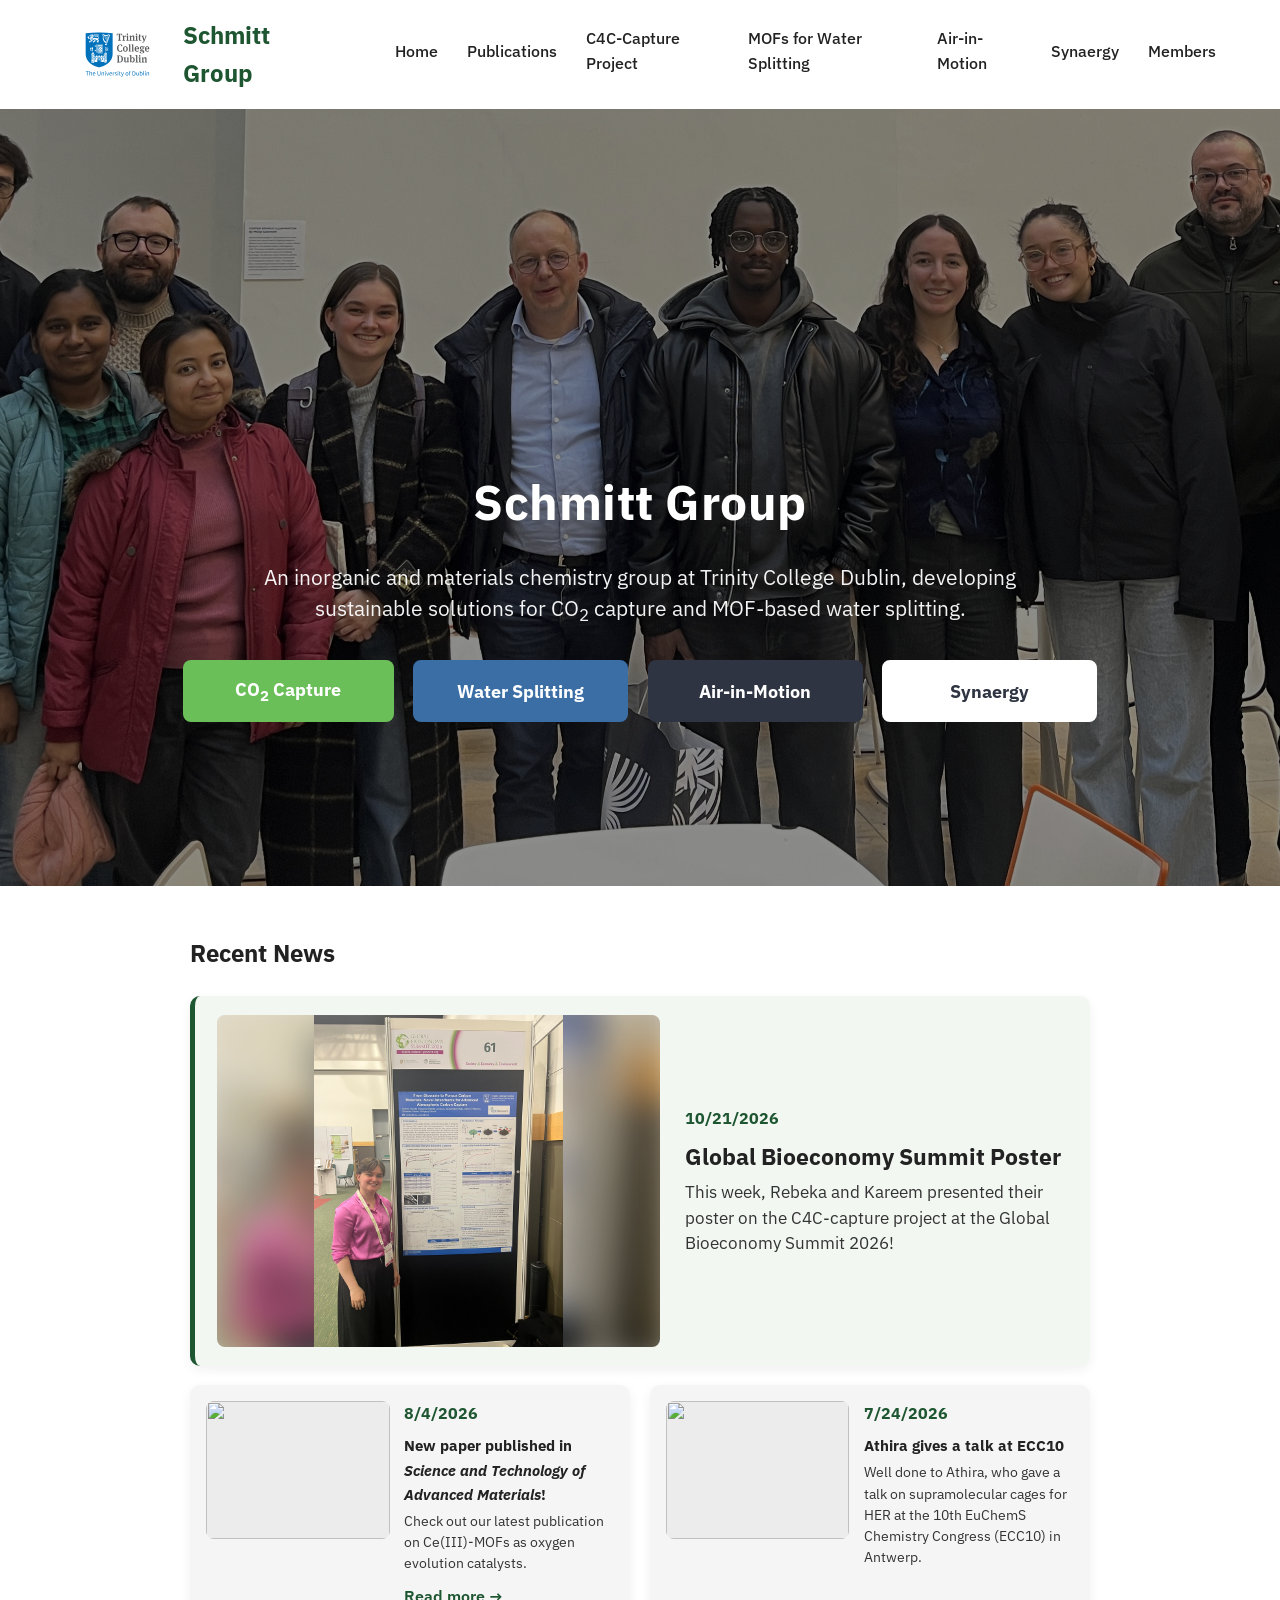
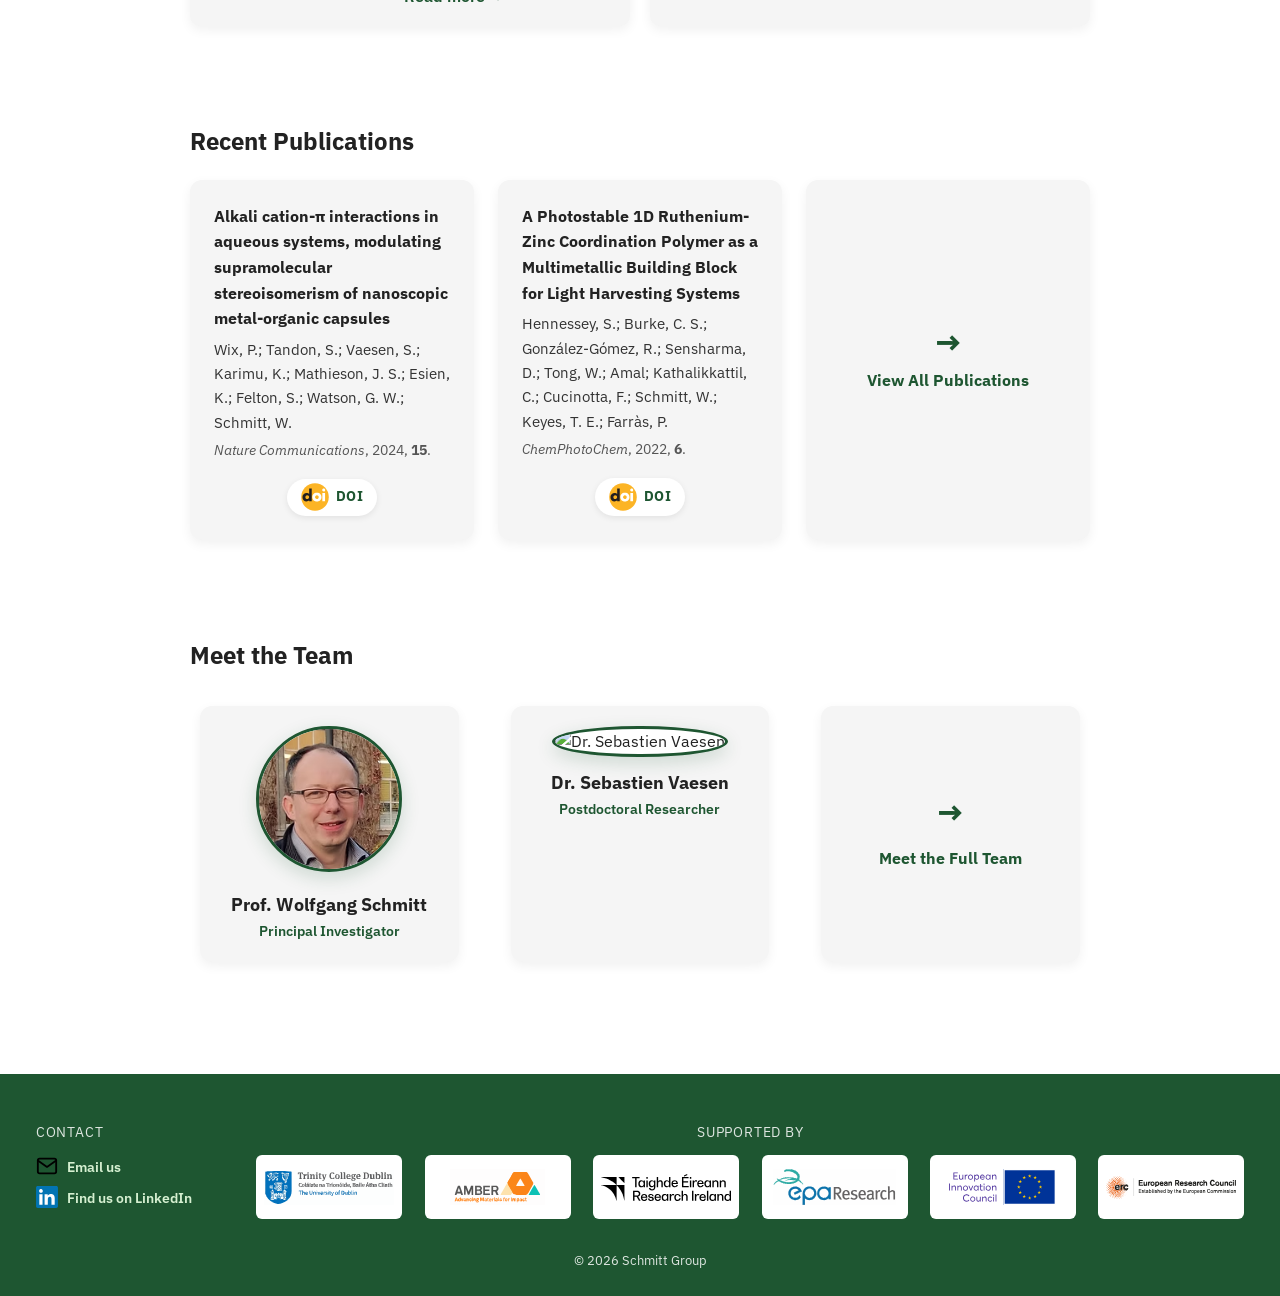
==== index.html @ b6b91223 "Switch site font from Atkinson Hyperlegible to IBM Plex Sans Atkinson's slashed zeros and exaggerate" ====
<!DOCTYPE html>
<html lang="en">

<head>

  <meta charset="UTF-8" />
  <meta name="viewport" content="width=device-width, initial-scale=1.0" />
  <meta name="author" content="Kareem Ouhalla Knipschild" />

  <title>Schmitt Group | Home</title>

  <meta name="description"
        content="The Schmitt Group at Trinity College Dublin is an inorganic and materials research group. They conduct research on catalytic water splitting and direct air capture, utilising supramolecular chemistry (MOFs, coordination cages), carbon nanomaterials, and many other materials." />
  <meta name="robots" content="index, follow" />

  <link rel="canonical" href="https://schmittlab.com/" />

  <meta property="og:type" content="website" />
  <meta property="og:title" content="Schmitt Group at Trinity College Dublin" />
  <meta property="og:url" content="https://schmittlab.com/" />
  <meta property="og:description"
        content="The Schmitt Group at Trinity College Dublin is an inorganic and materials chemistry research group working on catalytic water splitting and direct air capture using supramolecular chemistry, metal-organic frameworks, and carbon nanomaterials." />
  <meta property="og:image" content="https://schmittlab.com/assets/og-preview.png" />
  <meta property="og:image:alt"
        content="Schmitt Group research on catalytic water splitting and direct air capture at Trinity College Dublin" />

  <link rel="preconnect" href="https://fonts.googleapis.com">
  <link rel="preconnect" href="https://fonts.gstatic.com" crossorigin>
  <link href="https://fonts.googleapis.com/css2?family=IBM+Plex+Sans:ital,wght@0,400;0,500;0,600;0,700;1,400;1,700&display=swap"
        rel="stylesheet">
  <link href="styles.css" rel="stylesheet" />

</head>

<body>

  <header>
    <div class="header-top">
    <a href="/" class="logo-container">
    <img src="assets/tcd.svg" alt="Trinity College Dublin" class="logo-img">
      <span class="logo-text">Schmitt Group</span>
    </a>

      <button class="nav-toggle"
              aria-label="Toggle navigation"
              aria-controls="site-nav"
              aria-expanded="false">☰</button>
    </div>

    <nav class="main-nav" id="site-nav">
      <a href="/">Home</a>
      <a href="publications.html">Publications</a>
      <a href="c4c.html">C4C-Capture Project</a>
      <a href="water-splitting.html">MOFs for Water Splitting</a>
      <a href="air-in-motion.html">Air-in-Motion</a>
      <a href="synaergy.html">Synaergy</a>
      <a href="members.html">Members</a>
    </nav>
  </header>

<section class="hero">
  <div class="hero-content">
    <h1 class="hero-title">Schmitt Group</h1>

    <p class="hero-subtitle">
      An inorganic and materials chemistry group at Trinity College Dublin, developing sustainable solutions for CO<sub>2</sub> capture and MOF-based water splitting.
    </p>

    <div class="hero-buttons">
      <a href="c4c.html" class="hero-button">CO<sub>2</sub> Capture</a>
      <a href="water-splitting.html" class="hero-button hero-button-secondary hero-button-blue">
        Water Splitting
      </a>
      <a href="air-in-motion.html" class="hero-button hero-button-secondary hero-button-dark">
        Air-in-Motion
      </a>
      <a href="synaergy.html" class="hero-button hero-button-secondary hero-button-outline">
        Synaergy
      </a>
    </div>
  </div>
</section>

  <section class="section">
    <h2>Recent News</h2>
    <div id="news-list" class="news-list"></div>
  </section>

<section class="section">
  <h2>Recent Publications</h2>
  <div class="recent-pubs" id="recent-publications">
    <!-- JS will add 2 pub cards, then this CTA -->
  <div class="recent-pub-cta">
  <a href="publications.html" class="pub-cta-link">
    <span class="pub-cta-icon">➜</span>
    <span>View All Publications</span>
  </a>
  </div>
  </div>
</section>

  <section class="section">
    <h2>Meet the Team</h2>

    <div class="homepage-team">
      <div class="team-card">
        <img src="assets/Wolfgang.png" class="team-photo" alt="Prof. Wolfgang Schmitt">
        <div class="team-name">Prof. Wolfgang Schmitt</div>
        <div class="team-role">Principal Investigator</div>
      </div>

      <div class="team-card">
        <img src="assets/seb.png" class="team-photo" alt="Dr. Sebastien Vaesen">
        <div class="team-name">Dr. Sebastien Vaesen</div>
        <div class="team-role">Postdoctoral Researcher</div>
      </div>

     <div class="team-card team-card-cta">
       <a href="members.html" class="team-cta-link">
       <div class="team-cta-icon">➜</div>
       <div class="team-cta-text">Meet the Full Team</div>
    </a>
    </div>
    </div>
  </section>

<footer class="site-footer">
  <div class="footer-content">

    <div class="footer-contact">
      <div class="footer-contact-label">Contact</div>

      <a href="mailto:schmittw@tcd.ie" class="footer-contact-item">
        <span class="icon">
          <img src="assets/email.svg" alt="">
        </span>
        <span>Email us</span>
      </a>

      <a href="https://www.linkedin.com/" target="_blank" rel="noopener noreferrer" class="footer-contact-item">
        <span class="icon">
          <img src="assets/linkedin.svg" alt="">
        </span>
        <span>Find us on LinkedIn</span>
      </a>
    </div>

    <div class="footer-funding-block">
      <div class="footer-funding-label">Supported by</div>

      <div class="footer-funding">
        <a href="https://www.tcd.ie" target="_blank" rel="noopener noreferrer">
          <img src="assets/trinity-long.svg" class="priority" alt="Trinity College Dublin">
        </a>
        <a href="https://www.ambercentre.ie" target="_blank" rel="noopener noreferrer">
          <img src="assets/amber.svg" class="priority" alt="AMBER research centre">
        </a>
        <a href="https://www.researchireland.ie" target="_blank" rel="noopener noreferrer">
          <img src="assets/research_ireland.svg" alt="Research Ireland">
        </a>
        <a href="https://www.epa.ie" target="_blank" rel="noopener noreferrer">
          <img src="assets/epa.svg" alt="Environmental Protection Agency">
        </a>
        <a href="https://eic.ec.europa.eu" target="_blank" rel="noopener noreferrer">
          <img src="assets/eic.svg" alt="European Innovation Council">
        </a>
        <a href="https://erc.europa.eu/homepage" target="_blank" rel="noopener noreferrer">
          <img src="assets/erc.svg" alt="European Research Council">
        </a>
      </div>
    </div>
  </div>

  <div class="footer-bottom">
    © <span id="footer-year"></span> Schmitt Group
  </div>
</footer>

  <script>
    document.addEventListener("DOMContentLoaded", () => {
      const toggle = document.querySelector(".nav-toggle");
      const nav = document.querySelector(".main-nav");

      if (!toggle || !nav) return;

      toggle.addEventListener("click", () => {
        nav.classList.toggle("open");
        const isOpen = nav.classList.contains("open");
        toggle.setAttribute("aria-expanded", isOpen ? "true" : "false");
      });
    });
  </script>

  <script src="news.js"></script>
  <script src="recent-publications.js"></script>

<script>
  document.addEventListener("DOMContentLoaded", () => {
    let current = location.pathname.split("/").  pop();
    if (current === "") {
      current = "/";
    }
    document.querySelectorAll(".main-nav a").forEach(link => {
      const href = link.getAttribute("href");
      if (href === current) {
        link.classList.add("active");
      }
    });
  });
</script>

<script>
  document.getElementById("footer-year").textContent = new Date().getFullYear();
</script>

</body>
</html>
---- styles.css ----
body {
  margin: 0;
  font-family: "IBM Plex Sans", sans-serif;
  color: #222;
  background: #fff;
  line-height: 1.6;
}

h1,
h2 {
  font-family: "IBM Plex Sans", sans-serif;
  font-weight: 700;
  margin-top: 0;
}

header {
  display: flex;
  justify-content: space-between;
  align-items: center;
  padding: 1rem 2rem;
  position: sticky;
  top: 0;
  background: rgba(255, 255, 255, 0.9);
  backdrop-filter: blur(10px);
  z-index: 100;
}

.header-top {
  display: flex;
  align-items: center;
  justify-content: space-between;
}

@media (min-width: 1025px) {
  .header-top,
  .main-nav {
    max-width: 1100px;
    margin: 0 auto;
    padding: 0 2rem;
  }
}

.logo-container {
  text-decoration: none;
  cursor: pointer;
  display: flex;
  align-items: center;
  gap: 0.75rem;
}

.logo-img {
  height: 70px;
  width: auto;
}

@media (max-width: 768px) {
  .logo-img {
    height: 48px;
  }
}

.logo-text,
.logo {
  font-size: 1.5rem;
  font-weight: 700;
  color: #1E5631;
}

nav a {
  margin-left: 0;
  text-decoration: none;
  color: #222;
  font-weight: 500;
  padding-bottom: 4px;
  transition: 0.2s ease;
  border-bottom: 2px solid transparent;
}

nav a:hover {
  color: #1E5631;
  border-bottom: 2px solid #6BBF59;
}

nav a.active {
  color: #1E5631;
  border-bottom: 2px solid #1E5631;
  font-weight: 700;
}

.nav-toggle {
  display: none;
  font-size: 1.8rem;
  background: none;
  border: 0;
  cursor: pointer;
  color: #1E5631;
}

.main-nav {
  display: flex;
  align-items: center;
  gap: 1.8rem;
}

.hero {
  height: 65vh;
  display: flex;
  flex-direction: column;
  justify-content: center;
  align-items: center;
  text-align: center;
  padding: 8rem 2rem 4rem;
  color: white;
  background:
    linear-gradient(rgba(0, 0, 0, 0.45), rgba(0, 0, 0, 0.45)),
    url("assets/group3.JPG") center / cover no-repeat;
}

.hero-content {
  margin-top: 8rem;
}

.hero-title {
  font-size: 3rem;
  font-weight: 700;
  margin-bottom: 1rem;
  letter-spacing: 0.5px;
}

.hero-subtitle {
  font-size: 1.3rem;
  max-width: 800px;
  line-height: 1.5;
  margin-bottom: 2rem;
  opacity: 0.95;
  margin-left: auto;
  margin-right: auto;
}

.hero-buttons {
  display: flex;
  gap: 1.2rem;
  flex-wrap: wrap;
  justify-content: center;
}

.hero-button {
  background: #6BBF59;
  color: white;
  padding: 0.9rem 1.6rem;
  border-radius: 8px;
  text-decoration: none;
  font-weight: 700;
  font-size: 1.15rem;
  min-width: 160px;
  text-align: center;
  transition: background 0.2s ease, transform 0.2s ease;
}

.hero-button:hover {
  background: #5aa34f;
  transform: translateY(-2px);
}

.hero-button-secondary {
  background: transparent;
  color: white;
  border: 2px solid white;
}

.hero-button-secondary:hover {
  background: rgba(255, 255, 255, 0.15);
}

.hero-button-secondary.hero-button-blue {
  background: #3a6ea5;
  border-color: #3a6ea5;
  color: white;
}

.hero-button-secondary.hero-button-blue:hover {
  background: #2f5d8a;
  border-color: #2f5d8a;
}

.hero-button-secondary.hero-button-dark {
  background: #2f3442;
  border-color: #2f3442;
  color: white;
}

.hero-button-secondary.hero-button-dark:hover {
  background: #1f2230;
  border-color: #1f2230;
}

.hero-button-secondary.hero-button-outline {
  background: #ffffff;
  border-color: #ffffff;
  color: #2f3442;
}

.hero-button-secondary.hero-button-outline:hover {
  background: rgba(255, 255, 255, 0.85);
  border-color: rgba(255, 255, 255, 0.85);
}

.button {
  display: inline-block;
  padding: 0.8rem 1.5rem;
  background: #6BBF59;
  color: white;
  margin-top: 1.5rem;
  border-radius: 6px;
  text-decoration: none;
  font-weight: 700;
  transition: background 0.2s ease, transform 0.2s ease;
}

.button:hover {
  background: #5aa34f;
  transform: translateY(-2px);
}

.section {
  padding: 3rem 2rem;
  max-width: 900px;
  margin: 0 auto;
}

.news-list {
  margin-top: 1.5rem;
  display: grid;
  grid-template-columns: 1fr;
  gap: 1.2rem;
}

.news-item {
  background: #f5f5f5;
  padding: 1.2rem 1.4rem;
  border-radius: 10px;
  transition: transform 0.2s ease, box-shadow 0.2s ease;
  box-shadow: 0 4px 12px rgba(0, 0, 0, 0.06);
  display: flex;
  flex-direction: column;
}

.news-item:hover {
  transform: translateY(-3px);
  box-shadow: 0 8px 20px rgba(0, 0, 0, 0.1);
}

.news-date {
  font-weight: 700;
  color: #1E5631;
  margin-bottom: 0.4rem;
}

.news-text {
  font-size: 0.95rem;
  color: #333;
  line-height: 1.5;
}

/* Image box: every news image box is 4:3, so a 4:3 upload (e.g. 1200x900)
   fits exactly. Other shapes are shown whole, with a blurred copy of the
   image filling any leftover space */
.news-image-wrap {
  position: relative;
  overflow: hidden;
  aspect-ratio: 4 / 3;
  flex-shrink: 0;
  background: #ececec;
  border-radius: 8px;
  margin-bottom: 0.8rem;
}

.news-image-wrap::before {
  content: "";
  position: absolute;
  inset: -20px;              /* hide the blur's soft edges */
  background: var(--news-image) center / cover no-repeat;
  filter: blur(18px) brightness(0.9);
}

.news-item img.news-image {
  position: relative;
  display: block;
  width: 100%;
  height: 100%;
  object-fit: contain;
}

/* "fit": "cover" in news.json crops the image to fill the box instead;
   "focus" picks which part stays visible */
.news-image-cover img.news-image {
  object-fit: cover;
}

.news-title {
  font-weight: 700;
  margin-bottom: 0.3rem;
}

.news-link {
  display: inline-block;
  margin-top: 0.6rem;
  font-weight: 600;
  color: #1E5631;
  text-decoration: none;
}

.news-link:hover {
  text-decoration: underline;
}

.news-item-featured {
  background: #f2f7f2;
  border-left: 5px solid #1E5631;
  border-radius: 10px;
}

.news-item-featured .news-title {
  font-size: 1.3rem;
}

.news-item-featured .news-text {
  font-size: 1.05rem;
}

/* Featured across the top, older items two per row beneath;
   every card has its 4:3 picture to the left of the text */
@media (min-width: 760px) {
  .news-list {
    grid-template-columns: 1fr 1fr;
  }

  .news-item-featured,
  .news-item-stacked {
    flex-direction: row;
  }

  .news-item-featured {
    grid-column: 1 / -1;    /* full width */
    align-items: center;
    gap: 1.6rem;
  }

  .news-item-featured .news-title {
    font-size: 1.45rem;
  }

  .news-item-stacked {
    gap: 0.9rem;
    padding: 1rem;
  }

  .news-item-featured .news-image-wrap,
  .news-item-stacked .news-image-wrap {
    align-self: flex-start;  /* keep 4:3 rather than stretching to the card height */
    margin-bottom: 0;
  }

  .news-item-featured .news-image-wrap {
    width: 52%;
  }

  .news-item-stacked .news-image-wrap {
    width: 45%;
  }

  .news-item-featured .news-body {
    flex: 1;
    min-width: 0;
  }

  .news-item-stacked .news-body {
    flex: 1;
    min-width: 0;
  }

  .news-item-stacked .news-title {
    font-size: 0.95rem;
  }

  .news-item-stacked .news-text {
    font-size: 0.88rem;
  }
}

#recent-publications {
  display: grid;
  grid-template-columns: repeat(3, 1fr);
  gap: 1.5rem;
  max-width: 1100px;
  margin: 0 auto;
  align-items: stretch;
}

.recent-pub-item,
.recent-pub-cta {
  background: #f5f5f5;
  border-radius: 12px;
  padding: 1.5rem;
  box-shadow: 0 4px 12px rgba(0, 0, 0, 0.06);
  display: flex;
  flex-direction: column;
  justify-content: space-between;
}

.recent-pub-item:hover,
.recent-pub-cta:hover {
  transform: translateY(-4px);
  box-shadow: 0 6px 16px rgba(0, 0, 0, 0.1);
}

.recent-pub-item .pub-title {
  font-weight: 700;
  margin-bottom: 0.3rem;
}

.recent-pub-item .pub-authors {
  font-size: 0.95rem;
  color: #333;
  margin-bottom: 0.25rem;
}

.recent-pub-item .pub-info {
  font-size: 0.9rem;
  color: #555;
}

.recent-pub-item,
.recent-pub-item .pub-title,
.recent-pub-item .pub-authors,
.recent-pub-item .pub-info,
.pub-title,
.pub-authors,
.pub-info {
  hyphens: auto;
  -webkit-hyphens: auto;
  -ms-hyphens: auto;
  word-wrap: break-word;
}

.recent-pub-cta,
.team-card-cta {
  display: flex;
  align-items: center;
  justify-content: center;
  text-align: center;
}

.pub-cta-link,
.team-cta-link {
  text-decoration: none;
  color: #1E5631;
  font-weight: 700;
  display: flex;
  flex-direction: column;
  align-items: center;
  gap: 0.6rem;
}

.team-cta-icon,
.pub-cta-icon {
  font-size: 0;
  line-height: 0;
}

.team-cta-icon::before,
.pub-cta-icon::before {
  content: "→";
  font-size: 2rem;
  font-weight: 700;
  line-height: 1;
}

.team-cta-icon::before {
  display: block;
  margin-bottom: 0.5rem;
}

.pub-cta-link:hover .pub-cta-icon::before,
.team-cta-link:hover .team-cta-icon::before {
  transform: translateX(3px);
  transition: transform 0.2s ease;
}

.pub-doi-wrap {
  margin-top: 1.1rem;
  display: flex;
  justify-content: center;
}

.pub-doi-button {
  display: inline-flex;
  align-items: center;
  gap: 0.45rem;
  padding: 0.3rem 0.85rem;
  border-radius: 999px;
  background: #ffffff;
  text-decoration: none;
  box-shadow: 0 2px 6px rgba(0, 0, 0, 0.08);
}

.pub-doi-button img {
  width: 28px;
  height: 28px;
  object-fit: contain;
  flex-shrink: 0;
}

.pub-doi-text {
  font-size: 0.85rem;
  font-weight: 700;
  text-transform: uppercase;
  letter-spacing: 0.03em;
  color: #1E5631;
}

.pub-doi-button:hover {
  background: #e6f3e5;
  transform: translateY(-1px);
}

.homepage-team {
  display: grid;
  grid-template-columns: repeat(auto-fit, minmax(180px, 1fr));
  gap: 2rem;
  margin-top: 2rem;
  justify-items: center;
}

.team-card {
  background: #f5f5f5;
  border-radius: 12px;
  padding: 1.2rem;
  text-align: center;
  width: 100%;
  max-width: 220px;
  transition: transform 0.2s ease, box-shadow 0.2s ease;
  box-shadow: 0 4px 12px rgba(0, 0, 0, 0.06);
}

.team-card:hover {
  transform: translateY(-4px);
  box-shadow: 0 6px 16px rgba(0, 0, 0, 0.1);
}

.member-photo,
.team-photo {
  border: 3px solid #1E5631;
  box-shadow: 0 6px 18px rgba(30, 86, 49, 0.18);
  background: #ffffff;
}

.team-photo {
  width: 140px;
  height: 140px;
  border-radius: 50%;
  object-fit: cover;
  margin-bottom: 0.75rem;
}

.members-grid {
  display: grid;
  grid-template-columns: repeat(auto-fit, minmax(220px, 1fr));
  gap: 2rem;
  margin-top: 2rem;
  margin-bottom: 3rem;
}

.member-card {
  background: #f5f5f5;
  border-radius: 12px;
  padding: 2rem 1.5rem;
  text-align: center;
  display: flex;
  flex-direction: column;
  align-items: center;
  transition: transform 0.2s ease, box-shadow 0.2s ease;
  box-shadow: 0 4px 12px rgba(0, 0, 0, 0.06);
}

.member-card:hover {
  transform: translateY(-4px);
  box-shadow: 0 6px 16px rgba(0, 0, 0, 0.1);
}

.member-photo {
  width: 160px;
  height: 160px;
  border-radius: 50%;
  object-fit: cover;
  margin-bottom: 1.2rem;
  margin-top: 0.75rem;
}

.member-card:not(.pi-profile) .member-photo {
  box-shadow: 0 5px 14px rgba(30, 86, 49, 0.14);
}

.members-grid .team-name,
.member-card .team-name,
.homepage-team .team-name {
  font-size: 1.1rem;
  font-weight: 700;
  color: #222;
  text-align: center;
}

.members-grid .team-role,
.member-card .team-role,
.homepage-team .team-role {
  font-size: 0.9rem;
  font-weight: 600;
  color: #1E5631;
  text-align: center;
}

.member-card .team-name,
.member-card .team-role {
  text-align: center;
}

.member-name {
  font-size: 1.15rem;
  font-weight: 700;
  text-align: center;
  margin-top: 0.5rem;
  margin-bottom: 0.25rem;
  line-height: 1.3;
  max-width: 100%;
}

.member-links {
  display: flex;
  justify-content: center;
  gap: 0.5rem;
  margin-bottom: 0.5rem;
}

.member-links img,
.linkedin-inline img,
.orcid-inline img,
.scholar-inline img {
  width: 14px;
  height: 14px;
  opacity: 0.8;
  transition: opacity 0.2s ease, transform 0.2s ease;
}

.member-links img:hover,
.linkedin-inline img:hover,
.orcid-inline img:hover,
.scholar-inline img:hover {
  opacity: 1;
  transform: scale(1.1);
}

.member-role {
  color: #1E5631;
  font-weight: 600;
  margin-bottom: 0.3rem;
}

.member-affiliation {
  font-size: 0.9rem;
  color: #555;
}

.member-affiliation a {
  color: #555;
  text-decoration: none;
}

.member-affiliation a:hover {
  color: #1E5631;
  text-decoration: underline;
}

.pi-profile {
  display: grid;
  grid-template-columns: 1fr 2fr;
  gap: 2rem;
  background: #f5f5f5;
  align-items: center;
  padding: 2rem;
  border-radius: 12px;
  width: 100%;
  max-width: 100%;
  box-sizing: border-box;
  margin: 2rem 0 3rem;
}

.pi-featured {
  position: relative;
  background: #f2f7f2;
  border-left: 6px solid #1E5631;
}

.pi-profile .member-photo {
  width: 210px;
  height: 210px;
  border: 5px solid #1E5631;
  box-shadow: 0 12px 30px rgba(30, 86, 49, 0.35);
}

.pi-left {
  text-align: center;
}

.pi-right {
  text-align: justify;
}

.pi-right p {
  margin-bottom: 1rem;
}

.members-grid-two-col {
  grid-template-columns: repeat(2, 1fr);
  gap: 2rem;
}

.members-grid.members-grid-compact {
  grid-template-columns: repeat(auto-fit, minmax(160px, 1fr));
  gap: 1.2rem;
}

.members-grid.members-grid-compact .member-card {
  padding: 1.2rem 0.9rem;
  max-width: 190px;
}

.members-grid.members-grid-compact .member-photo {
  width: 80px;
  height: 80px;
  margin-bottom: 0.5rem;
}

.members-grid.members-grid-compact .member-name {
  font-size: 0.95rem;
}

.members-grid.members-grid-compact .member-role {
  font-size: 0.8rem;
}

.members-grid-single {
  grid-template-columns: 1fr;
}

.project-team-note {
  margin-top: 0.5rem;
  margin-bottom: 0;
  font-size: 0.95rem;
  opacity: 0.85;
}

.section.c4c-header {
  max-width: 900px;
  margin: 0 auto;
  padding-top: 1.25rem;
  padding-bottom: 3rem;
}

.c4c-top {
  display: flex;
  justify-content: space-between;
  align-items: center;
  gap: 1.5rem;
  margin-bottom: 2rem;
}

.c4c-top h1 {
  margin: 0;
}

.c4c-funder-logo {
  height: 50px;
  width: auto;
  flex-shrink: 0;
  display: block;
  object-fit: contain;
}

.c4c-content {
  margin: 0;
  text-align: justify;
}

.c4c-content p {
  margin: 0 0 1rem;
}

.water-splitting-content p {
  text-align: justify;
  text-justify: inter-word;
}

.news-empty {
  font-size: 0.95rem;
  color: #555;
  font-style: italic;
  margin: 0.5rem 0;
}

.aim-header-logo {
  background: #2f3442;
  border-radius: 8px;
  padding: 0.4rem 0.8rem;
}

.synaergy-header-logo {
  height: 48px;
  border: 1.5px solid #d0d0d0;
  border-radius: 8px;
  padding: 0.4rem 0.8rem;
}

.c4c-top.logo-only {
  justify-content: flex-start;
}

.aim-eic-logo {
  height: 50px;
  background: #fff;
  border-radius: 8px;
  padding: 0.3rem 0.6rem;
  border: 1.5px solid #d0d0d0;
}

.spinout-cta {
  margin-top: 2.5rem;
  margin-bottom: 1rem;
  display: flex;
  justify-content: center;
}

.epa-acknowledgement {
  border-top: 1px solid #e0e0e0;
  padding-top: 1.5rem;
  padding-bottom: 1.5rem;
  font-size: 0.85rem;
  color: #555;
  line-height: 1.6;
}

.epa-acknowledgement p {
  margin: 0 0 0.6rem;
}

.epa-acknowledgement p:last-child {
  margin-bottom: 0;
}

.epa-disclaimer {
  font-style: italic;
  opacity: 0.85;
  text-align: justify;
  text-justify: inter-word;
}

.site-footer {
  background: #1E5631;
  color: white;
  margin-top: 4rem;
  padding: 3rem 2rem 1.5rem;
  font-size: 0.9rem;
}

.site-footer a {
  color: #d6f0d1;
  text-decoration: none;
}

.site-footer a:hover {
  text-decoration: underline;
}

.footer-content {
  max-width: 1100px;
  margin: 0 auto;
  display: flex;
  flex-direction: row;
  justify-content: center;
  align-items: flex-start;
  gap: 4rem;
  text-align: left;
}

.footer-contact {
  display: flex;
  flex-direction: column;
  align-items: flex-start;
  text-align: left;
  gap: 0.5rem;
}

.footer-contact-label {
  font-size: 0.85rem;
  text-transform: uppercase;
  letter-spacing: 0.06em;
  opacity: 0.85;
  margin-bottom: 0.2rem;
}

.footer-contact-item {
  display: flex;
  align-items: center;
  gap: 0.6rem;
  font-size: 0.9rem;
  font-weight: 600;
  color: #e3f2df;
  white-space: nowrap;
}

.footer-contact-item .icon {
  width: 22px;
  height: 22px;
  display: flex;
  align-items: center;
  justify-content: center;
  overflow: hidden;
  flex-shrink: 0;
}

.footer-contact-item .icon img {
  width: 100%;
  height: 100%;
  display: block;
}

.footer-funding-block {
  flex: 1;
  display: flex;
  flex-direction: column;
  align-items: center;
  gap: 0.75rem;
}

.footer-funding-label {
  font-size: 0.85rem;
  text-transform: uppercase;
  letter-spacing: 0.06em;
  opacity: 0.85;
}

.footer-funding {
  display: flex;
  align-items: center;
  justify-content: center;
  gap: 1.4rem;
  flex-wrap: nowrap;
}

.footer-funding a {
  display: flex;
  align-items: center;
  justify-content: center;
  width: 130px;
  height: 52px;
  background: #ffffff;
  border-radius: 6px;
  padding: 6px 8px;
}

.footer-funding img {
  max-width: 100%;
  max-height: 36px;
  width: auto;
  height: auto;
  object-fit: contain;
}

.footer-funding img.priority {
  max-height: 36px;
}

.footer-funding a:hover img {
  transform: scale(1.04);
  transition: transform 0.2s ease;
}

.footer-bottom {
  text-align: center;
  margin-top: 2rem;
  font-size: 0.8rem;
  opacity: 0.85;
}

@media (max-width: 768px) {
  header {
    flex-direction: column;
    align-items: stretch;
  }

  .header-top {
    display: flex;
    align-items: center;
    justify-content: space-between;
    padding: 0.25rem 0;
  }

  .nav-toggle {
    display: block;
    align-self: center;
  }

  .main-nav {
    display: none;
    width: 100%;
    flex-direction: column;
    gap: 0.75rem;
    padding-top: 0.75rem;
    text-align: center;
  }

  .main-nav.open {
    display: flex;
  }

  .main-nav a {
    margin-left: 0;
    padding: 0.4rem 0;
    border-bottom: none;
    font-size: 0.95rem;
  }

  .logo-text {
    font-size: 1.25rem;
    line-height: 1.2;
  }
}

@media (max-width: 1024px) {
  .nav-toggle {
    display: block;
  }
}

@media (min-width: 769px) and (max-width: 1024px) {
  header {
    flex-direction: column;
    align-items: stretch;
    padding: 0.75rem 2rem;
  }

  .header-top {
    display: flex;
    align-items: center;
    justify-content: space-between;
  }

  .main-nav {
    display: none;
    width: 100%;
    flex-direction: column;
    gap: 0.75rem;
    padding-top: 0.75rem;
    text-align: center;
  }

  .main-nav.open {
    display: flex;
  }

  .main-nav a {
    padding: 0.4rem 0;
    border-bottom: none;
  }
}
@media (min-width: 769px) and (max-width: 1024px) {

  .main-nav {
    gap: 1.1rem;
  }

  nav a {
    font-size: 0.9rem;
  }

  .members-grid {
    grid-template-columns: repeat(2, 1fr);
    gap: 1.5rem;
  }

  .homepage-team {
    grid-template-columns: repeat(3, 1fr);
    gap: 1.5rem;
  }

  #recent-publications {
    grid-template-columns: repeat(2, 1fr);
  }

  .pi-profile {
    grid-template-columns: 1fr 2fr;
    gap: 1.5rem;
  }

  .pi-profile .member-photo {
    width: 170px;
    height: 170px;
  }

  .footer-funding {
    flex-wrap: wrap;
    justify-content: center;
    gap: 1rem;
  }

  .footer-funding a {
    width: 110px;
    height: 46px;
  }

  .footer-content {
    gap: 2.5rem;
  }

  .section {
    padding: 2.5rem 2rem;
  }
}

@media (max-width: 600px) {
  .members-grid-two-col {
    grid-template-columns: 1fr;
  }

  .hero {
    position: relative;
    height: auto;
    padding: 0 1.5rem 2.5rem;
    background: transparent;
    display: block;
    text-align: center;
  }

  .hero::before {
    content: "";
    display: block;
    width: 100vw;
    margin: 0 calc(-50vw + 50%);
    height: 220px;
    background:
      linear-gradient(rgba(0, 0, 0, 0.35), rgba(0, 0, 0, 0.35)),
      url("assets/group-mobile.JPG") center top / contain no-repeat;
    background-color: #000;
  }

  .hero-content {
    position: relative;
    max-width: 360px;
    margin: -40px auto 0;
    background: #ffffff;
    border-radius: 18px;
    padding: 1.75rem 1.5rem 2.4rem;
    box-shadow: 0 14px 30px rgba(0, 0, 0, 0.15);
  }

  .hero-title {
    font-size: 2rem;
    margin-bottom: 0.75rem;
  }

  .hero-subtitle {
    font-size: 1rem;
    line-height: 1.5;
    margin-bottom: 1.5rem;
  }

  .hero-buttons {
    flex-direction: column;
    gap: 0.75rem;
    justify-content: center;
    align-items: center;
  }

  .hero-button {
    width: 80%;
    max-width: 260px;
    margin: 0 auto;
  }

  .hero-title,
  .hero-subtitle {
    color: #0A1A0A;
  }
}

@media (max-width: 700px) {
  .pi-profile {
    grid-template-columns: 1fr;
    text-align: center;
  }

  .member-photo {
    width: 130px;
    height: 130px;
  }
}

@media (max-width: 768px) {
  .section.c4c-header {
    padding: 2rem 1.5rem 2.5rem;
  }

  .c4c-top {
    flex-direction: column-reverse;
    align-items: flex-start;
    gap: 0.75rem;
  }

  .c4c-funder-logo {
    height: 36px;
    margin-bottom: 0.25rem;
  }

  .c4c-content {
    text-align: left;
  }
}

@media (max-width: 900px) {
  #recent-publications {
    grid-template-columns: repeat(2, 1fr);
  }

  .footer-funding {
    flex-wrap: wrap;
  }
}

@media (max-width: 550px) {
  #recent-publications {
    grid-template-columns: 1fr;
  }
}

@media (max-width: 700px) {
  .footer-content {
    flex-direction: column;
    align-items: center;
    text-align: center;
  }

  .footer-contact {
    align-items: center;
    text-align: center;
  }

  .footer-contact-item {
    justify-content: center;
    white-space: normal;
  }
}

@media (max-width: 600px) {
  .footer-contact {
    margin-bottom: 1.5rem;
  }
}

@media (max-width: 500px) {
  .pub-doi-button {
    padding: 0.25rem 0.7rem;
  }

  .pub-doi-button img {
    width: 22px;
    height: 22px;
  }
}
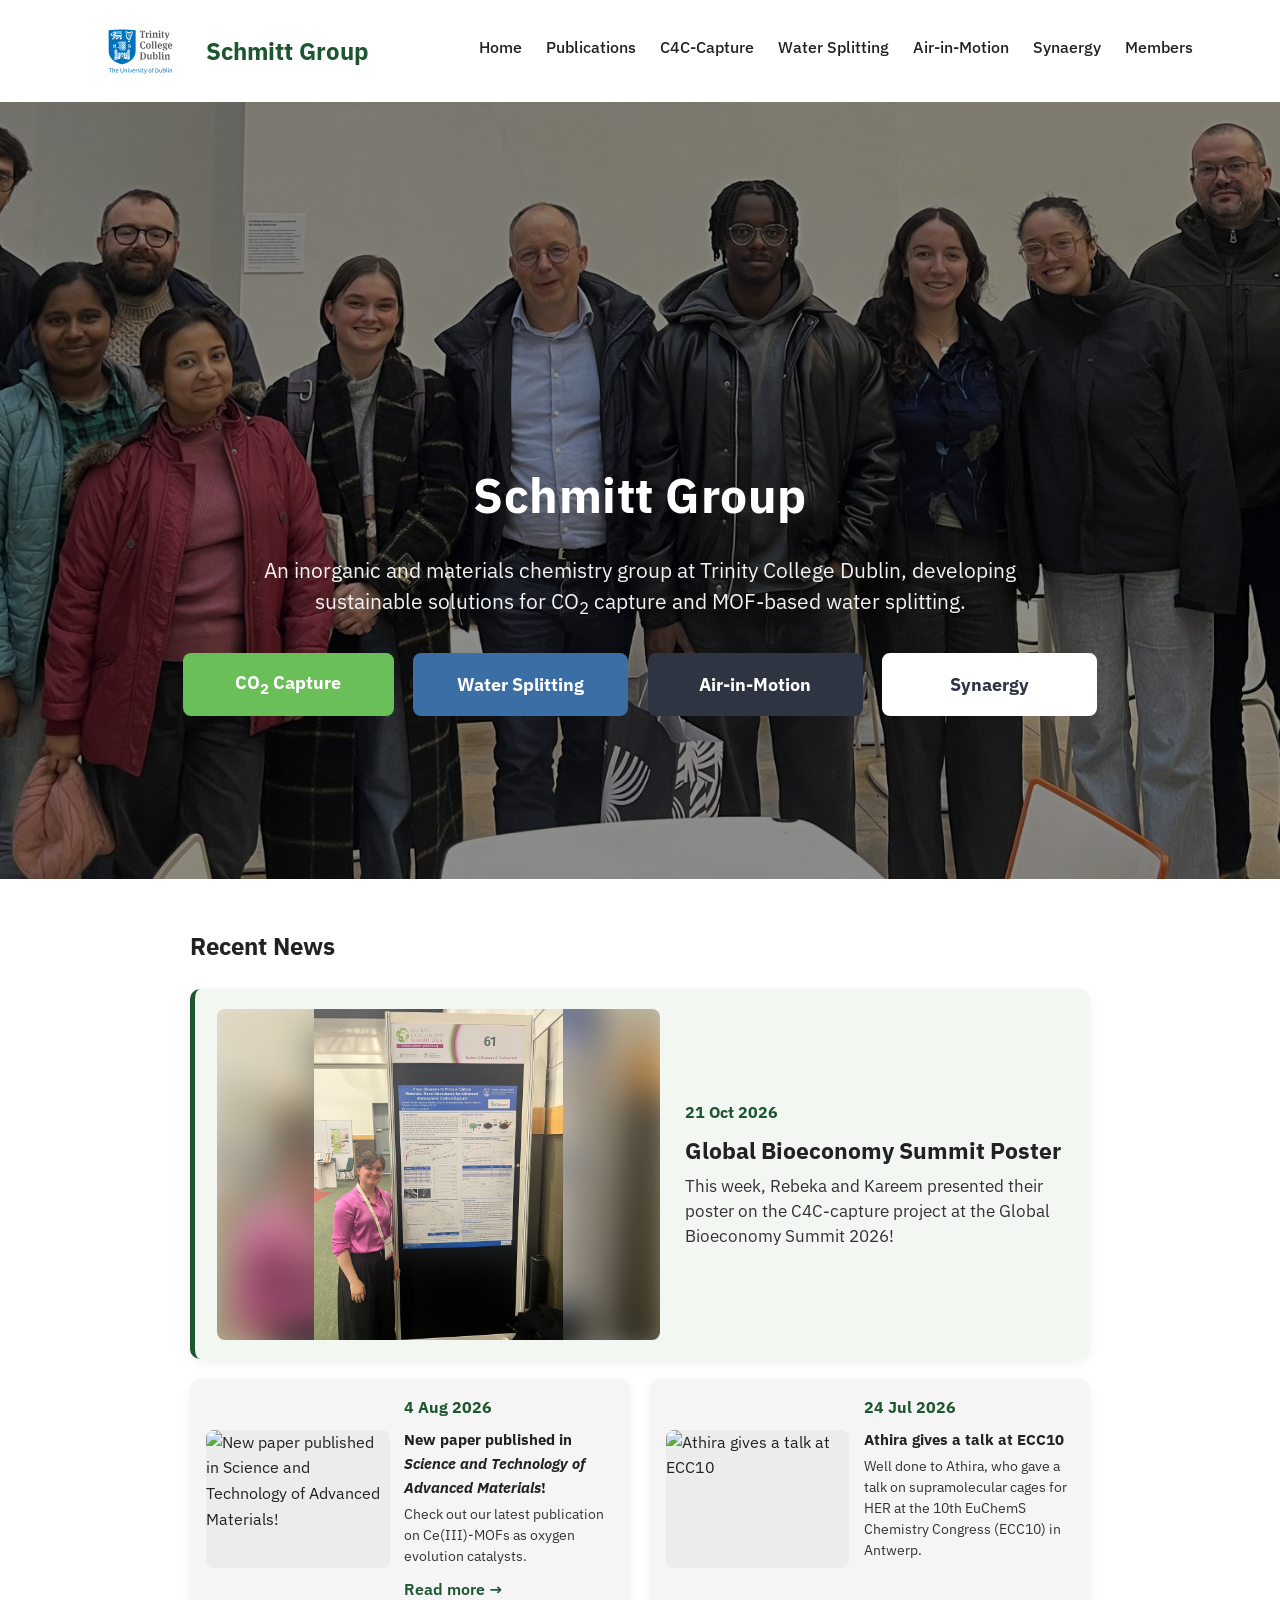
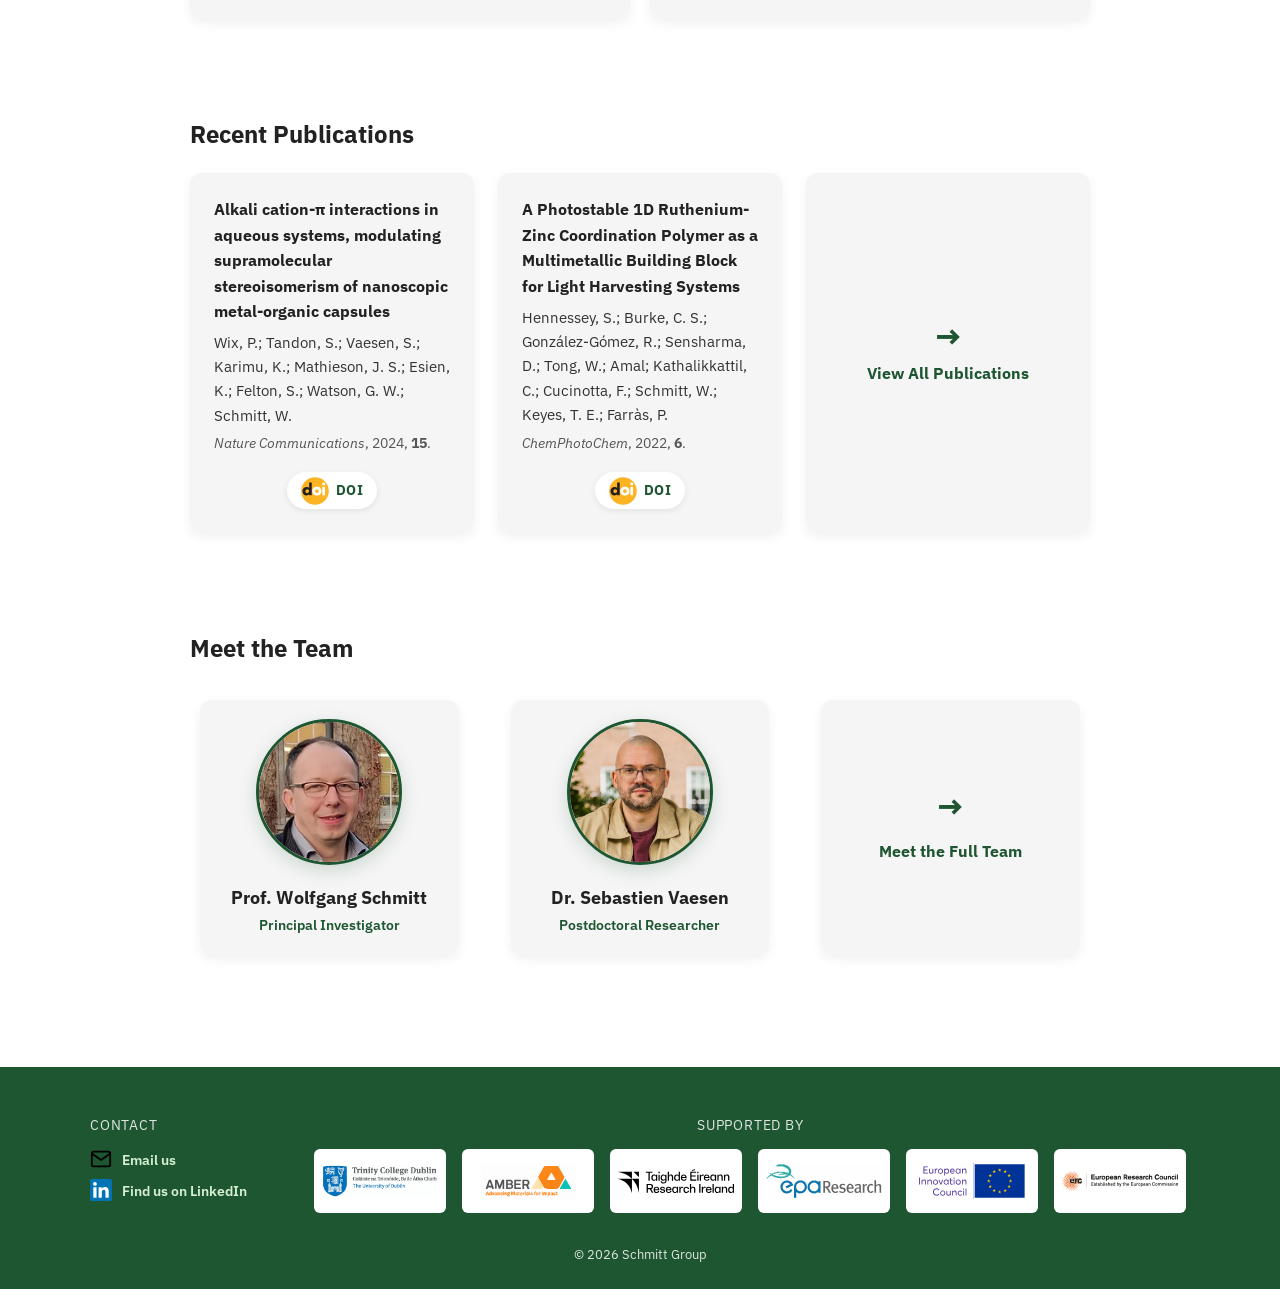
==== commit c57bf993: "Site review fixes: share image, favicon, dates, image sizes, nav - Add the missing og-preview share " ====
--- a/index.html
+++ b/index.html
@@ -20,10 +20,13 @@
   <meta property="og:url" content="https://schmittlab.com/" />
   <meta property="og:description"
         content="The Schmitt Group at Trinity College Dublin is an inorganic and materials chemistry research group working on catalytic water splitting and direct air capture using supramolecular chemistry, metal-organic frameworks, and carbon nanomaterials." />
-  <meta property="og:image" content="https://schmittlab.com/assets/og-preview.png" />
+  <meta property="og:image" content="https://schmittlab.com/assets/og-preview.jpg" />
   <meta property="og:image:alt"
         content="Schmitt Group research on catalytic water splitting and direct air capture at Trinity College Dublin" />
 
+  <link rel="icon" href="favicon.ico" sizes="48x48">
+  <link rel="icon" href="assets/favicon.svg" type="image/svg+xml">
+  <link rel="apple-touch-icon" href="assets/apple-touch-icon.png">
   <link rel="preconnect" href="https://fonts.googleapis.com">
   <link rel="preconnect" href="https://fonts.gstatic.com" crossorigin>
   <link href="https://fonts.googleapis.com/css2?family=IBM+Plex+Sans:ital,wght@0,400;0,500;0,600;0,700;1,400;1,700&display=swap"
@@ -50,8 +53,8 @@
     <nav class="main-nav" id="site-nav">
       <a href="/">Home</a>
       <a href="publications.html">Publications</a>
-      <a href="c4c.html">C4C-Capture Project</a>
-      <a href="water-splitting.html">MOFs for Water Splitting</a>
+      <a href="c4c.html">C4C-Capture</a>
+      <a href="water-splitting.html">Water Splitting</a>
       <a href="air-in-motion.html">Air-in-Motion</a>
       <a href="synaergy.html">Synaergy</a>
       <a href="members.html">Members</a>
@@ -110,7 +113,7 @@
       </div>
 
       <div class="team-card">
-        <img src="assets/seb.png" class="team-photo" alt="Dr. Sebastien Vaesen">
+        <img src="assets/seb.jpg" class="team-photo" alt="Dr. Sebastien Vaesen">
         <div class="team-name">Dr. Sebastien Vaesen</div>
         <div class="team-role">Postdoctoral Researcher</div>
       </div>
@@ -150,7 +153,7 @@
 
       <div class="footer-funding">
         <a href="https://www.tcd.ie" target="_blank" rel="noopener noreferrer">
-          <img src="assets/trinity-long.svg" class="priority" alt="Trinity College Dublin">
+          <img src="assets/trinity-long.png" class="priority" alt="Trinity College Dublin">
         </a>
         <a href="https://www.ambercentre.ie" target="_blank" rel="noopener noreferrer">
           <img src="assets/amber.svg" class="priority" alt="AMBER research centre">
--- a/styles.css
+++ b/styles.css
@@ -31,7 +31,7 @@
   justify-content: space-between;
 }
 
-@media (min-width: 1025px) {
+@media (min-width: 1151px) {
   .header-top,
   .main-nav {
     max-width: 1100px;
@@ -71,6 +71,7 @@
   text-decoration: none;
   color: #222;
   font-weight: 500;
+  white-space: nowrap;
   padding-bottom: 4px;
   transition: 0.2s ease;
   border-bottom: 2px solid transparent;
@@ -99,7 +100,7 @@
 .main-nav {
   display: flex;
   align-items: center;
-  gap: 1.8rem;
+  gap: 1.5rem;
 }
 
 .hero {
@@ -367,6 +368,7 @@
 
   .news-item-stacked .news-image-wrap {
     width: 45%;
+    align-self: center;      /* vertically centred beside the text */
   }
 
   .news-item-featured .news-body {
@@ -935,6 +937,7 @@
 
 .footer-funding-block {
   flex: 1;
+  min-width: 0;            /* let the logo row shrink and wrap */
   display: flex;
   flex-direction: column;
   align-items: center;
@@ -952,15 +955,15 @@
   display: flex;
   align-items: center;
   justify-content: center;
-  gap: 1.4rem;
-  flex-wrap: nowrap;
+  gap: 1rem;
+  flex-wrap: wrap;
 }
 
 .footer-funding a {
   display: flex;
   align-items: center;
   justify-content: center;
-  width: 130px;
+  width: 116px;            /* six tiles fit the footer on one row */
   height: 52px;
   background: #ffffff;
   border-radius: 6px;
@@ -1035,13 +1038,13 @@
   }
 }
 
-@media (max-width: 1024px) {
+@media (max-width: 1150px) {
   .nav-toggle {
     display: block;
   }
 }
 
-@media (min-width: 769px) and (max-width: 1024px) {
+@media (min-width: 769px) and (max-width: 1150px) {
   header {
     flex-direction: column;
     align-items: stretch;
@@ -1072,7 +1075,7 @@
     border-bottom: none;
   }
 }
-@media (min-width: 769px) and (max-width: 1024px) {
+@media (min-width: 769px) and (max-width: 1150px) {
 
   .main-nav {
     gap: 1.1rem;
@@ -1275,3 +1278,8 @@
     height: 22px;
   }
 }
+
+/* Long DOI links break instead of widening the page on phones */
+.pub-citation {
+  overflow-wrap: anywhere;
+}
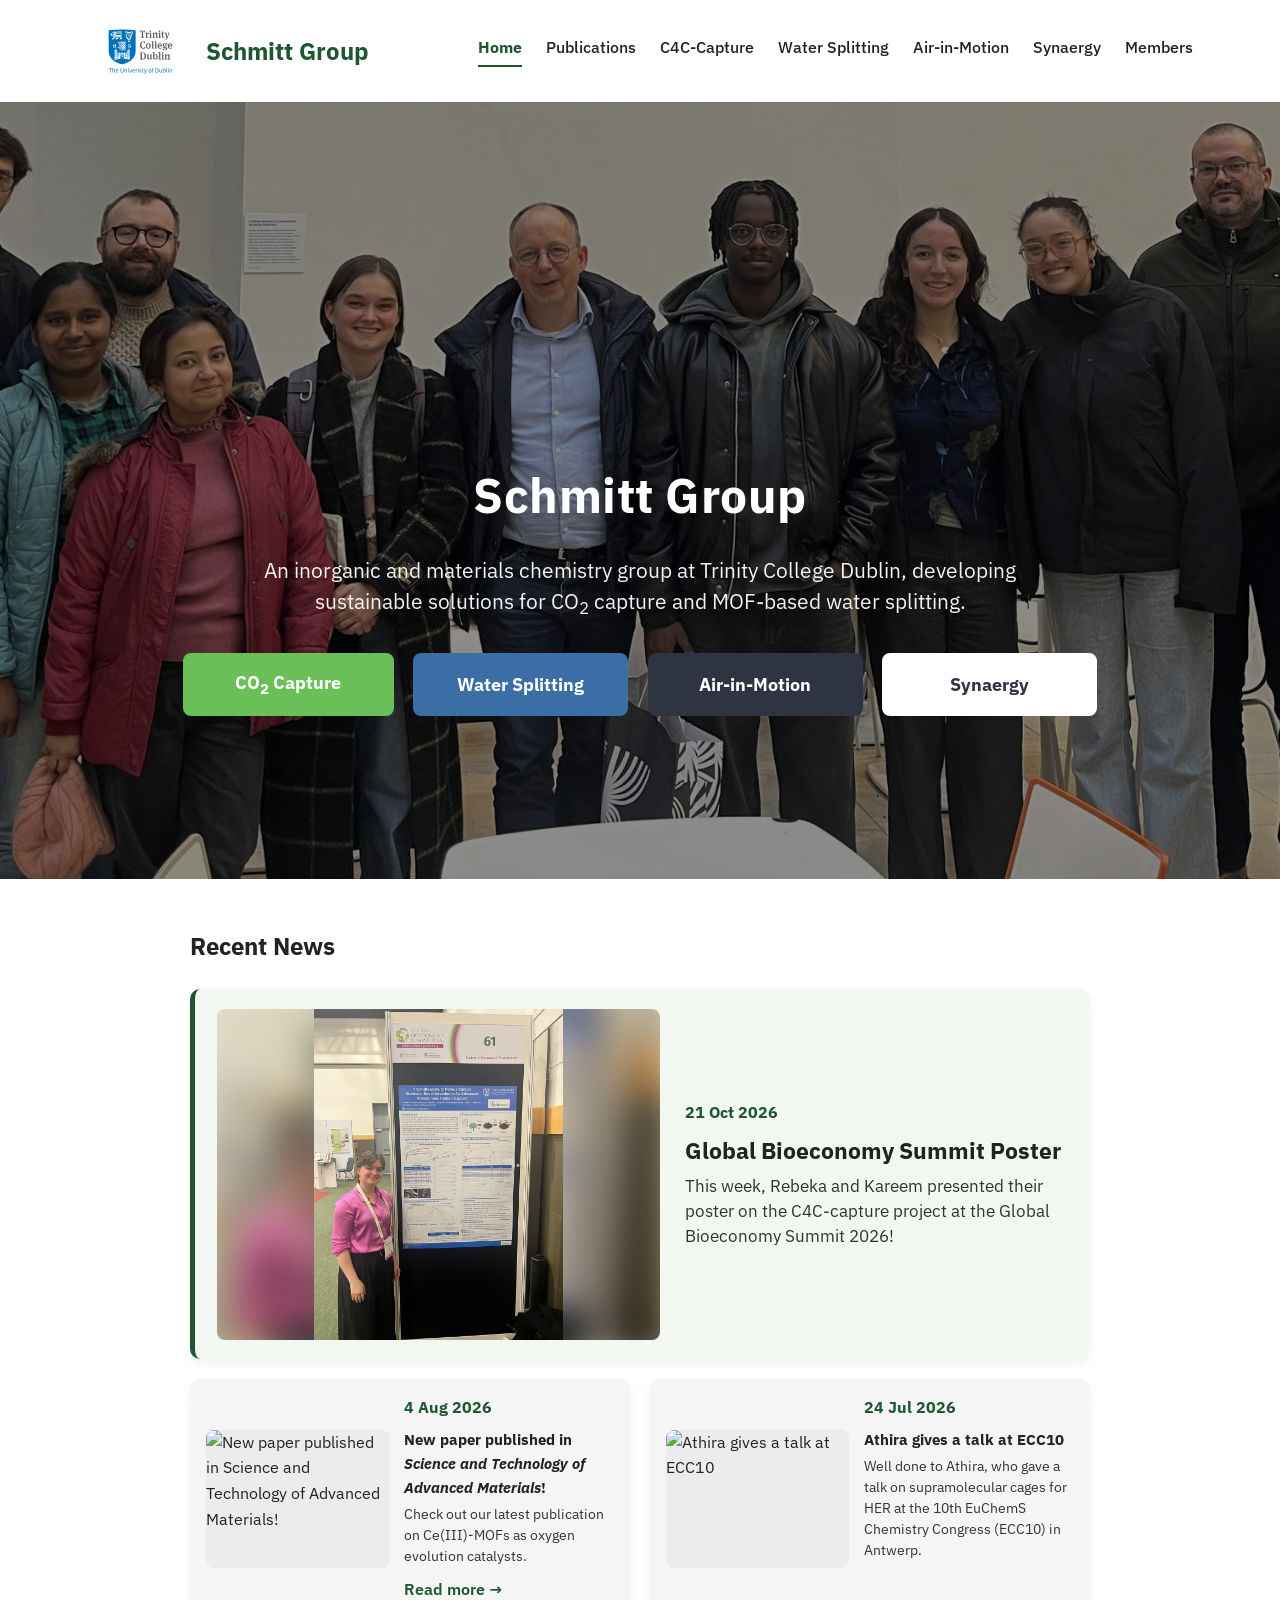
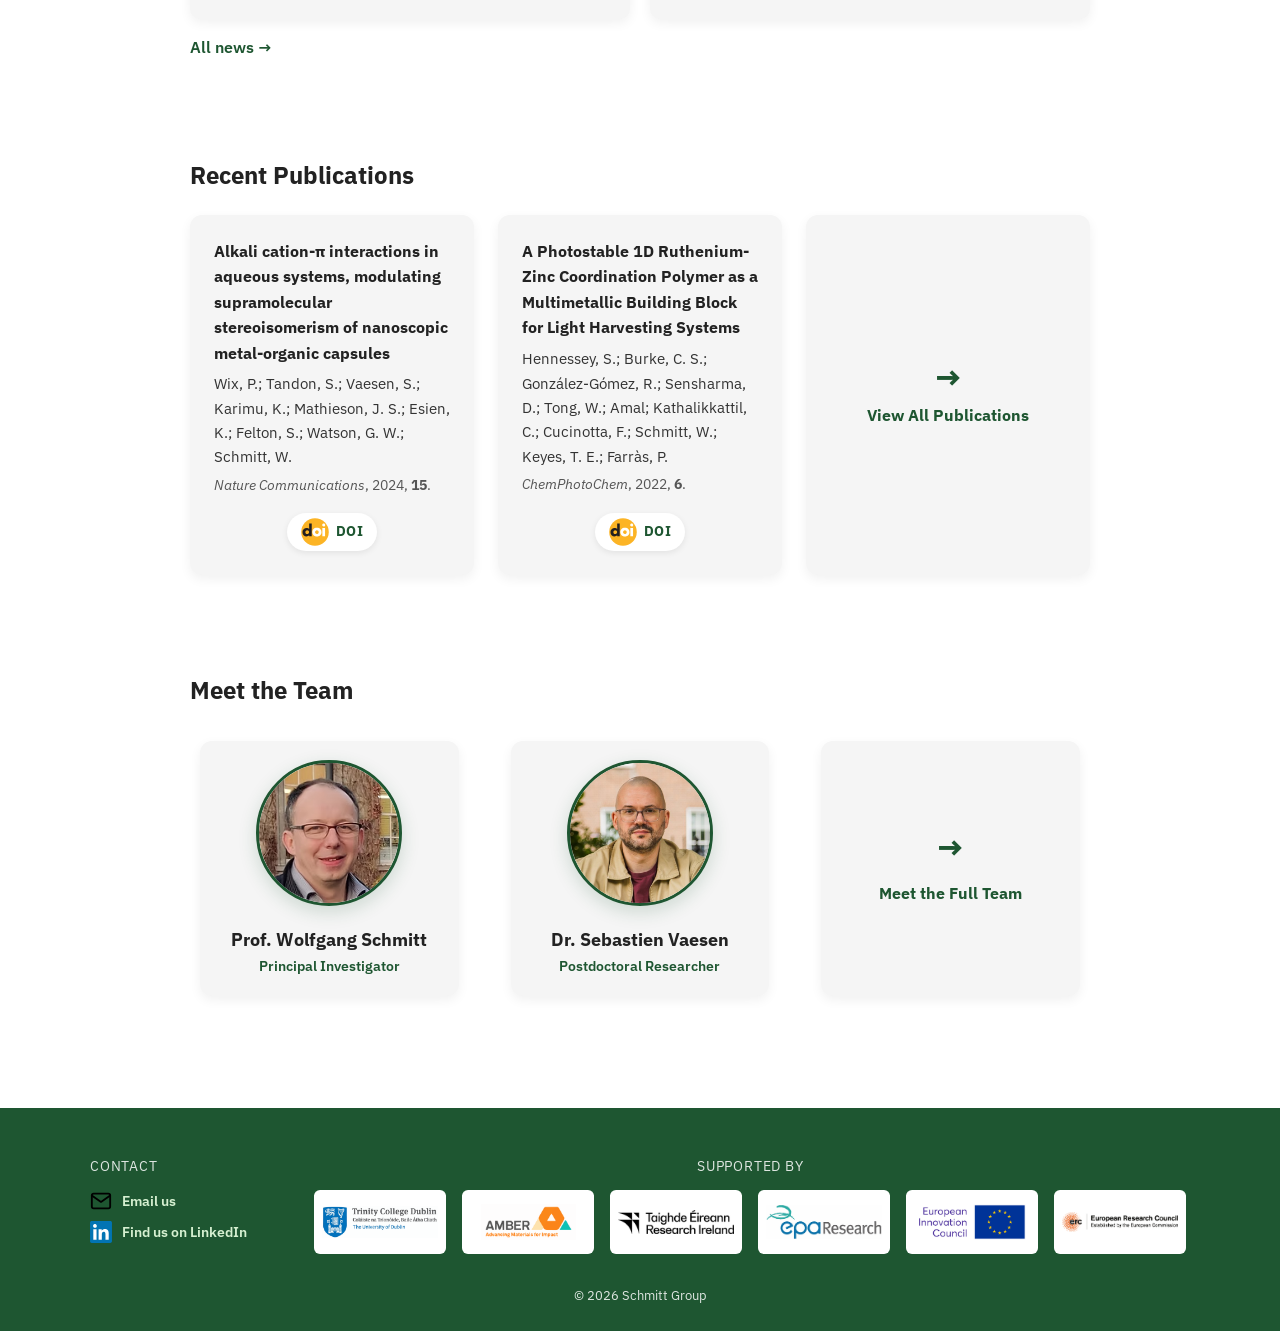
==== commit 20aaa624: "Shared header/footer, news archive, lighter images, 404 page - Move the header, footer and their scr" ====
--- a/index.html
+++ b/index.html
@@ -37,29 +37,8 @@
 
 <body>
 
-  <header>
-    <div class="header-top">
-    <a href="/" class="logo-container">
-    <img src="assets/tcd.svg" alt="Trinity College Dublin" class="logo-img">
-      <span class="logo-text">Schmitt Group</span>
-    </a>
-
-      <button class="nav-toggle"
-              aria-label="Toggle navigation"
-              aria-controls="site-nav"
-              aria-expanded="false">☰</button>
-    </div>
-
-    <nav class="main-nav" id="site-nav">
-      <a href="/">Home</a>
-      <a href="publications.html">Publications</a>
-      <a href="c4c.html">C4C-Capture</a>
-      <a href="water-splitting.html">Water Splitting</a>
-      <a href="air-in-motion.html">Air-in-Motion</a>
-      <a href="synaergy.html">Synaergy</a>
-      <a href="members.html">Members</a>
-    </nav>
-  </header>
+  <div id="site-header"></div>
+  <script src="layout.js"></script>
 
 <section class="hero">
   <div class="hero-content">
@@ -87,6 +66,7 @@
   <section class="section">
     <h2>Recent News</h2>
     <div id="news-list" class="news-list"></div>
+    <a href="news.html" class="news-more">All news →</a>
   </section>
 
 <section class="section">
@@ -107,13 +87,13 @@
 
     <div class="homepage-team">
       <div class="team-card">
-        <img src="assets/Wolfgang.png" class="team-photo" alt="Prof. Wolfgang Schmitt">
+        <img loading="lazy" src="assets/Wolfgang.png" class="team-photo" alt="Prof. Wolfgang Schmitt">
         <div class="team-name">Prof. Wolfgang Schmitt</div>
         <div class="team-role">Principal Investigator</div>
       </div>
 
       <div class="team-card">
-        <img src="assets/seb.jpg" class="team-photo" alt="Dr. Sebastien Vaesen">
+        <img loading="lazy" src="assets/seb.jpg" class="team-photo" alt="Dr. Sebastien Vaesen">
         <div class="team-name">Dr. Sebastien Vaesen</div>
         <div class="team-role">Postdoctoral Researcher</div>
       </div>
@@ -127,94 +107,10 @@
     </div>
   </section>
 
-<footer class="site-footer">
-  <div class="footer-content">
+  <div id="site-footer"></div>
 
-    <div class="footer-contact">
-      <div class="footer-contact-label">Contact</div>
-
-      <a href="mailto:schmittw@tcd.ie" class="footer-contact-item">
-        <span class="icon">
-          <img src="assets/email.svg" alt="">
-        </span>
-        <span>Email us</span>
-      </a>
-
-      <a href="https://www.linkedin.com/" target="_blank" rel="noopener noreferrer" class="footer-contact-item">
-        <span class="icon">
-          <img src="assets/linkedin.svg" alt="">
-        </span>
-        <span>Find us on LinkedIn</span>
-      </a>
-    </div>
-
-    <div class="footer-funding-block">
-      <div class="footer-funding-label">Supported by</div>
-
-      <div class="footer-funding">
-        <a href="https://www.tcd.ie" target="_blank" rel="noopener noreferrer">
-          <img src="assets/trinity-long.png" class="priority" alt="Trinity College Dublin">
-        </a>
-        <a href="https://www.ambercentre.ie" target="_blank" rel="noopener noreferrer">
-          <img src="assets/amber.svg" class="priority" alt="AMBER research centre">
-        </a>
-        <a href="https://www.researchireland.ie" target="_blank" rel="noopener noreferrer">
-          <img src="assets/research_ireland.svg" alt="Research Ireland">
-        </a>
-        <a href="https://www.epa.ie" target="_blank" rel="noopener noreferrer">
-          <img src="assets/epa.svg" alt="Environmental Protection Agency">
-        </a>
-        <a href="https://eic.ec.europa.eu" target="_blank" rel="noopener noreferrer">
-          <img src="assets/eic.svg" alt="European Innovation Council">
-        </a>
-        <a href="https://erc.europa.eu/homepage" target="_blank" rel="noopener noreferrer">
-          <img src="assets/erc.svg" alt="European Research Council">
-        </a>
-      </div>
-    </div>
-  </div>
-
-  <div class="footer-bottom">
-    © <span id="footer-year"></span> Schmitt Group
-  </div>
-</footer>
-
-  <script>
-    document.addEventListener("DOMContentLoaded", () => {
-      const toggle = document.querySelector(".nav-toggle");
-      const nav = document.querySelector(".main-nav");
-
-      if (!toggle || !nav) return;
-
-      toggle.addEventListener("click", () => {
-        nav.classList.toggle("open");
-        const isOpen = nav.classList.contains("open");
-        toggle.setAttribute("aria-expanded", isOpen ? "true" : "false");
-      });
-    });
-  </script>
-
-  <script src="news.js"></script>
+<script src="news.js"></script>
   <script src="recent-publications.js"></script>
-
-<script>
-  document.addEventListener("DOMContentLoaded", () => {
-    let current = location.pathname.split("/").  pop();
-    if (current === "") {
-      current = "/";
-    }
-    document.querySelectorAll(".main-nav a").forEach(link => {
-      const href = link.getAttribute("href");
-      if (href === current) {
-        link.classList.add("active");
-      }
-    });
-  });
-</script>
-
-<script>
-  document.getElementById("footer-year").textContent = new Date().getFullYear();
-</script>
 
 </body>
 </html>
--- a/styles.css
+++ b/styles.css
@@ -1283,3 +1283,36 @@
 .pub-citation {
   overflow-wrap: anywhere;
 }
+
+/* Text for screen readers and search engines that isn't shown on screen */
+.visually-hidden {
+  position: absolute;
+  width: 1px;
+  height: 1px;
+  overflow: hidden;
+  clip: rect(0 0 0 0);
+  white-space: nowrap;
+}
+
+/* Link to the full news archive, and the archive's tag filter note */
+.news-more {
+  display: inline-block;
+  margin-top: 1rem;
+  font-weight: 600;
+  color: #1E5631;
+  text-decoration: none;
+}
+
+.news-more:hover {
+  text-decoration: underline;
+}
+
+.news-tag-note {
+  color: #444;
+  margin: 0.5rem 0 0;
+}
+
+.news-tag-note a {
+  color: #1E5631;
+  font-weight: 600;
+}
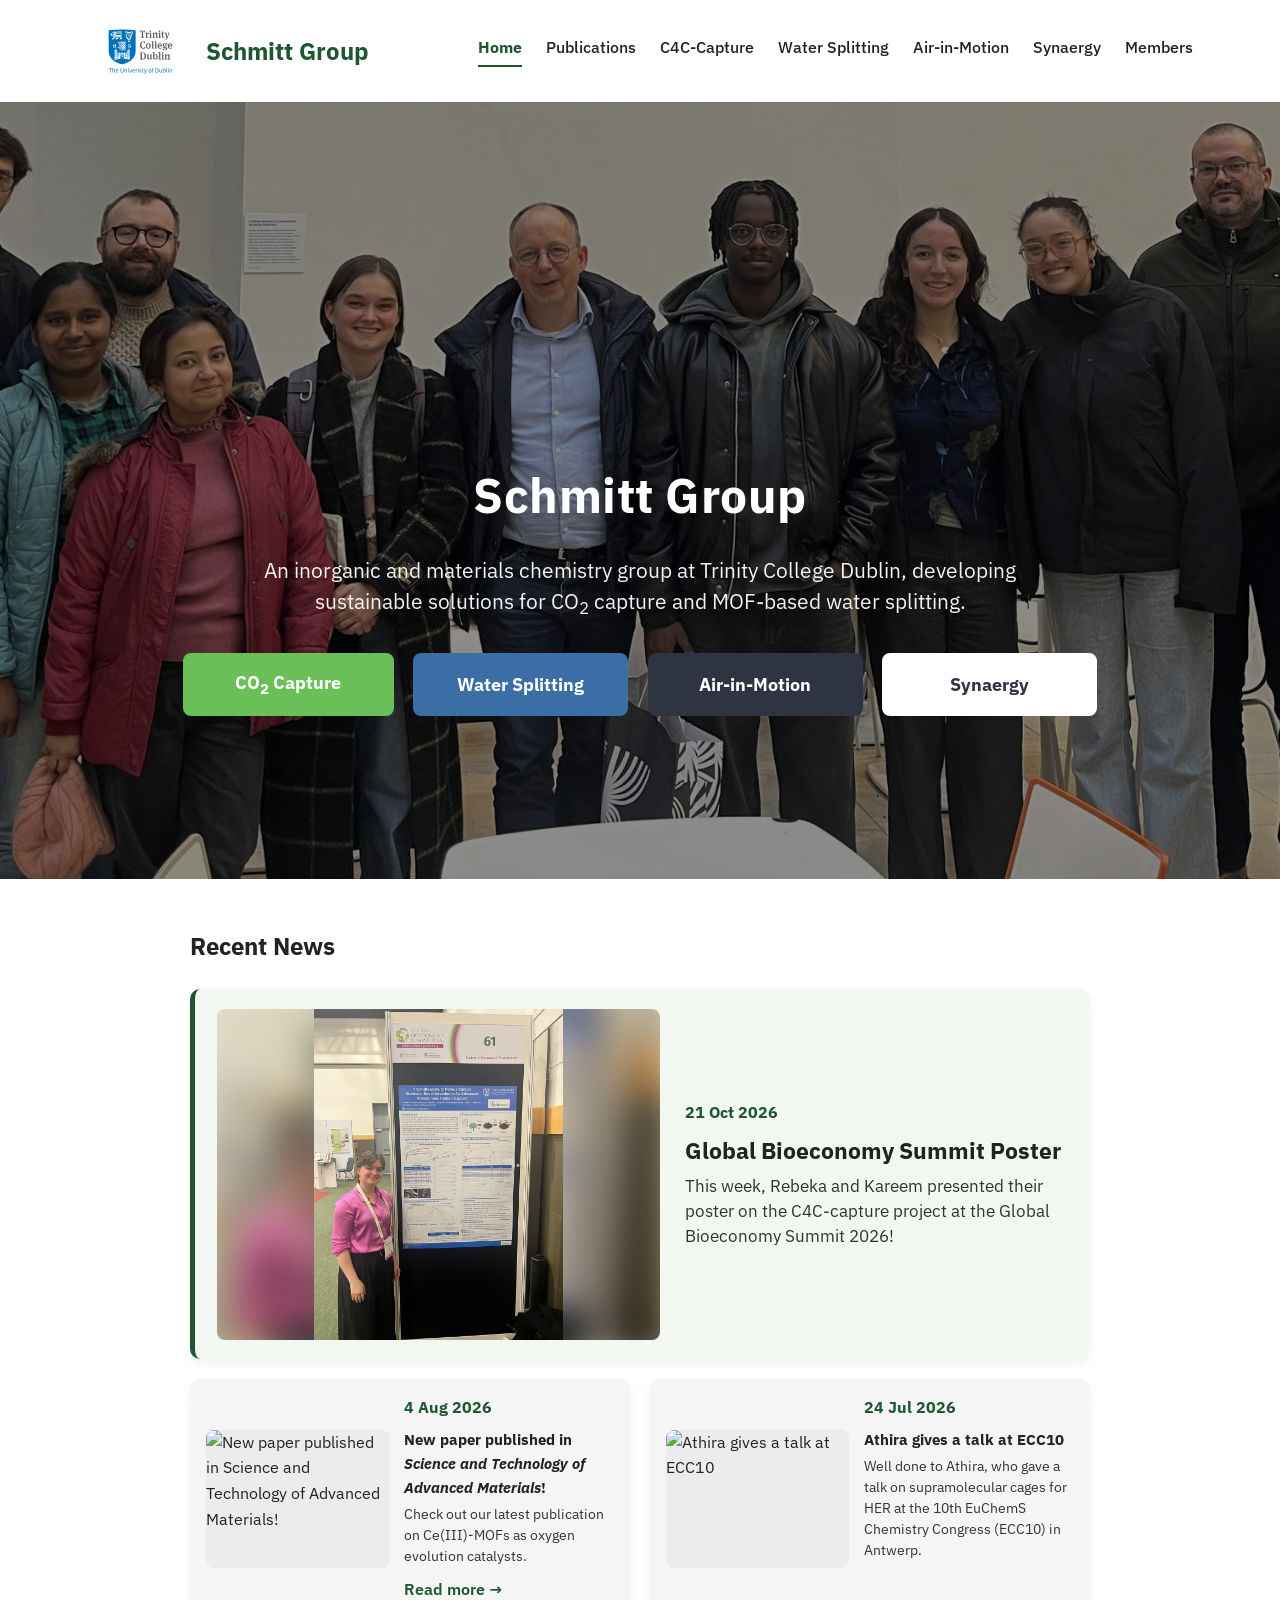
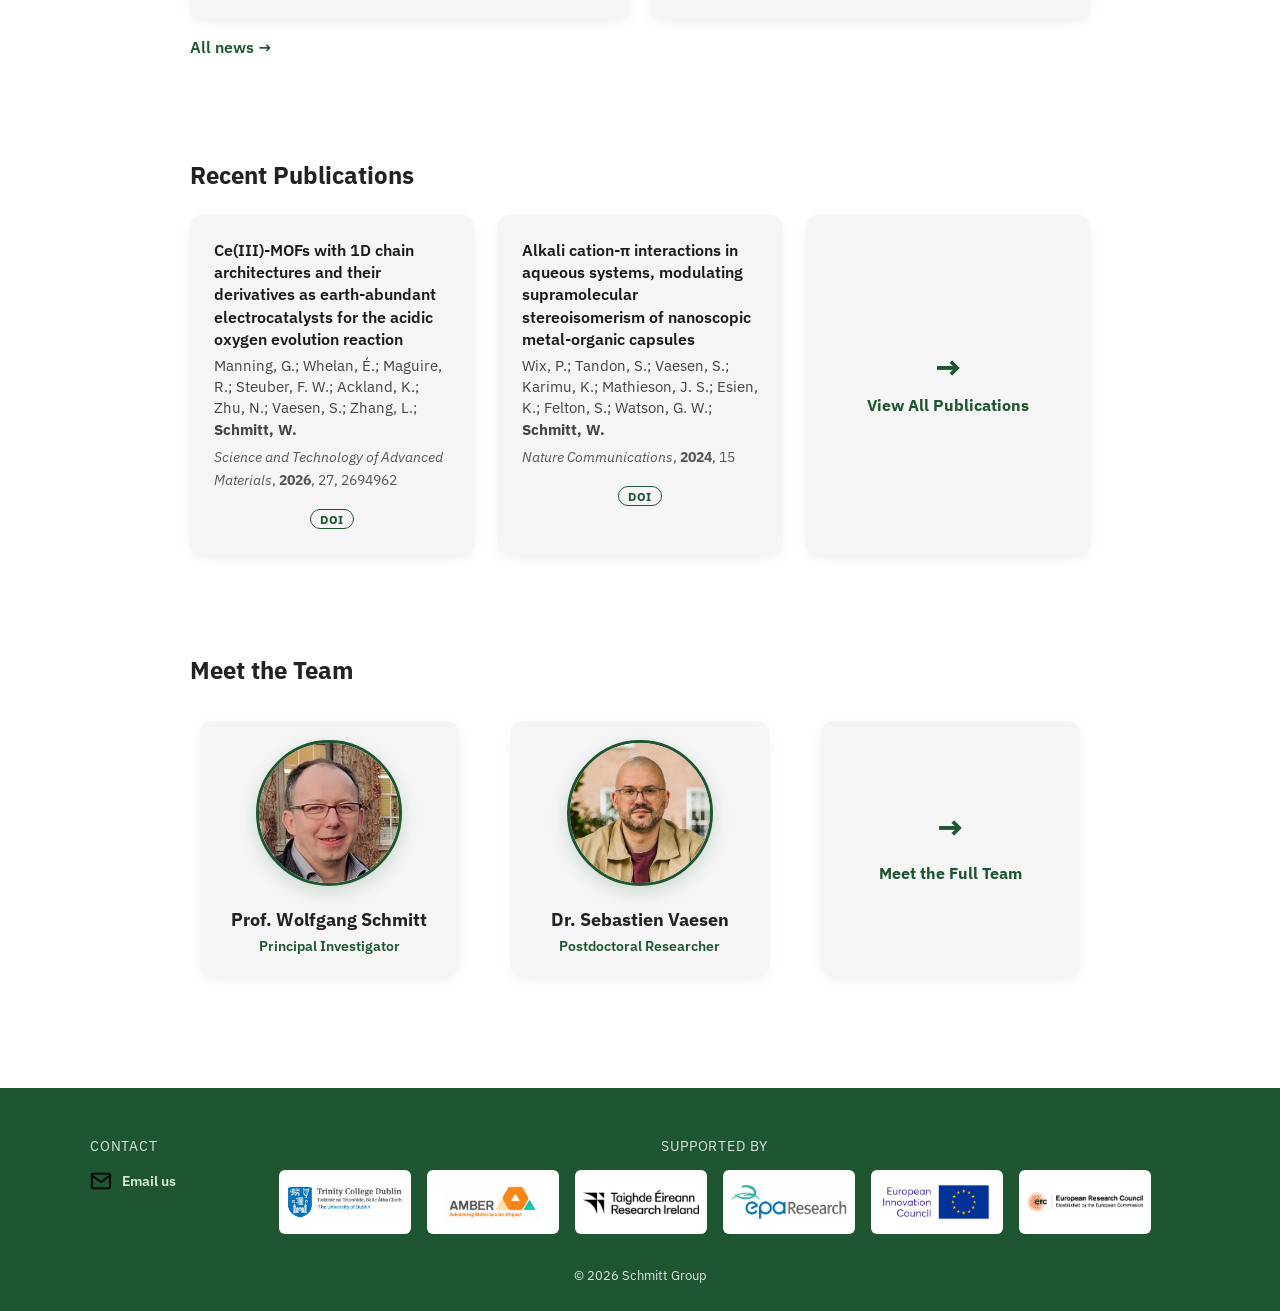
==== commit b02aa8fb: "Match home publication cards to the publications page; fill missing details - Move publication forma" ====
--- a/index.html
+++ b/index.html
@@ -110,6 +110,7 @@
   <div id="site-footer"></div>
 
 <script src="news.js"></script>
+  <script src="publication-format.js"></script>
   <script src="recent-publications.js"></script>
 
 </body>
--- a/styles.css
+++ b/styles.css
@@ -416,29 +416,21 @@
   box-shadow: 0 6px 16px rgba(0, 0, 0, 0.1);
 }
 
-.recent-pub-item .pub-title {
-  font-weight: 700;
-  margin-bottom: 0.3rem;
-}
-
-.recent-pub-item .pub-authors {
-  font-size: 0.95rem;
-  color: #333;
-  margin-bottom: 0.25rem;
-}
-
-.recent-pub-item .pub-info {
-  font-size: 0.9rem;
-  color: #555;
-}
-
-.recent-pub-item,
-.recent-pub-item .pub-title,
-.recent-pub-item .pub-authors,
-.recent-pub-item .pub-info,
-.pub-title,
-.pub-authors,
-.pub-info {
+/* Cards use the same .pub-entry-* text styles as the publications page */
+.recent-pub-item p {
+  margin: 0;
+}
+
+.recent-pub-item {
+  justify-content: flex-start;   /* DOI sits right under the citation, not at the card bottom */
+}
+
+.recent-pub-doi {
+  margin-top: 0.9rem;
+  text-align: center;
+}
+
+.recent-pub-item {
   hyphens: auto;
   -webkit-hyphens: auto;
   -ms-hyphens: auto;
@@ -487,43 +479,6 @@
 .team-cta-link:hover .team-cta-icon::before {
   transform: translateX(3px);
   transition: transform 0.2s ease;
-}
-
-.pub-doi-wrap {
-  margin-top: 1.1rem;
-  display: flex;
-  justify-content: center;
-}
-
-.pub-doi-button {
-  display: inline-flex;
-  align-items: center;
-  gap: 0.45rem;
-  padding: 0.3rem 0.85rem;
-  border-radius: 999px;
-  background: #ffffff;
-  text-decoration: none;
-  box-shadow: 0 2px 6px rgba(0, 0, 0, 0.08);
-}
-
-.pub-doi-button img {
-  width: 28px;
-  height: 28px;
-  object-fit: contain;
-  flex-shrink: 0;
-}
-
-.pub-doi-text {
-  font-size: 0.85rem;
-  font-weight: 700;
-  text-transform: uppercase;
-  letter-spacing: 0.03em;
-  color: #1E5631;
-}
-
-.pub-doi-button:hover {
-  background: #e6f3e5;
-  transform: translateY(-1px);
 }
 
 .homepage-team {
@@ -1268,17 +1223,6 @@
   }
 }
 
-@media (max-width: 500px) {
-  .pub-doi-button {
-    padding: 0.25rem 0.7rem;
-  }
-
-  .pub-doi-button img {
-    width: 22px;
-    height: 22px;
-  }
-}
-
 /* Long DOI links break instead of widening the page on phones */
 .pub-citation {
   overflow-wrap: anywhere;
@@ -1316,3 +1260,161 @@
   color: #1E5631;
   font-weight: 600;
 }
+
+/* ---------- PUBLICATIONS PAGE ---------- */
+.pub-toolbar {
+  margin-top: 1.25rem;
+}
+
+.pub-search {
+  width: 100%;
+  box-sizing: border-box;
+  padding: 0.75rem 1rem;
+  font: inherit;
+  font-size: 1rem;
+  border: 1px solid #cfd8cf;
+  border-radius: 10px;
+  background: #fff;
+}
+
+.pub-search:focus {
+  outline: none;
+  border-color: #1E5631;
+  box-shadow: 0 0 0 3px rgba(30, 86, 49, 0.15);
+}
+
+.pub-count {
+  margin: 0.6rem 0 0;
+  font-size: 0.9rem;
+  color: #555;
+}
+
+.pub-years {
+  display: flex;
+  flex-wrap: wrap;
+  gap: 0.4rem;
+  margin: 1rem 0 0.5rem;
+}
+
+@media (max-width: 600px) {
+  /* one swipeable row of years on phones instead of five rows */
+  .pub-years {
+    flex-wrap: nowrap;
+    overflow-x: auto;
+    padding-bottom: 0.4rem;
+  }
+
+  .pub-years a {
+    flex-shrink: 0;
+  }
+}
+
+.pub-years a {
+  padding: 0.25rem 0.65rem;
+  border-radius: 999px;
+  background: #f2f7f2;
+  color: #1E5631;
+  font-size: 0.85rem;
+  font-weight: 600;
+  text-decoration: none;
+}
+
+.pub-years a:hover {
+  background: #1E5631;
+  color: #fff;
+}
+
+.pub-year {
+  scroll-margin-top: 120px;   /* clear the sticky header when jumping to a year */
+  margin-top: 2rem;
+}
+
+.pub-year h2 {
+  display: flex;
+  align-items: baseline;
+  gap: 0.75rem;
+  padding-bottom: 0.4rem;
+  border-bottom: 2px solid #1E5631;
+  margin-bottom: 0.5rem;
+}
+
+.pub-year-count {
+  font-size: 0.85rem;
+  font-weight: 500;
+  color: #666;
+}
+
+.pub-entries {
+  list-style: none;
+  margin: 0;
+  padding: 0;
+}
+
+.pub-entry {
+  padding: 0.9rem 0;
+  border-bottom: 1px solid #eee;
+}
+
+.pub-entry p {
+  margin: 0;
+}
+
+.pub-entry-title {
+  font-weight: 600;
+  line-height: 1.4;
+}
+
+.pub-entry-title a {
+  color: #1a1a1a;
+  text-decoration: none;
+}
+
+.pub-entry-title a:hover {
+  color: #1E5631;
+  text-decoration: underline;
+}
+
+.pub-entry-authors {
+  margin-top: 0.25rem !important;
+  font-size: 0.92rem;
+  color: #444;
+  line-height: 1.45;
+}
+
+.pub-entry-details {
+  display: flex;
+  flex-wrap: wrap;
+  align-items: center;
+  gap: 0.3rem 0.75rem;
+  margin-top: 0.3rem !important;
+  font-size: 0.9rem;
+  color: #555;
+}
+
+.pub-doi {
+  padding: 0.1rem 0.55rem;
+  border: 1px solid #1E5631;
+  border-radius: 999px;
+  color: #1E5631;
+  font-size: 0.75rem;
+  font-weight: 700;
+  letter-spacing: 0.04em;
+  text-decoration: none;
+}
+
+.pub-doi:hover {
+  background: #1E5631;
+  color: #fff;
+}
+
+.pub-empty {
+  margin-top: 2rem;
+  color: #555;
+}
+
+.pub-error {
+  margin-top: 1rem;
+  padding: 1rem;
+  background: #fff3cd;
+  border-radius: 8px;
+}
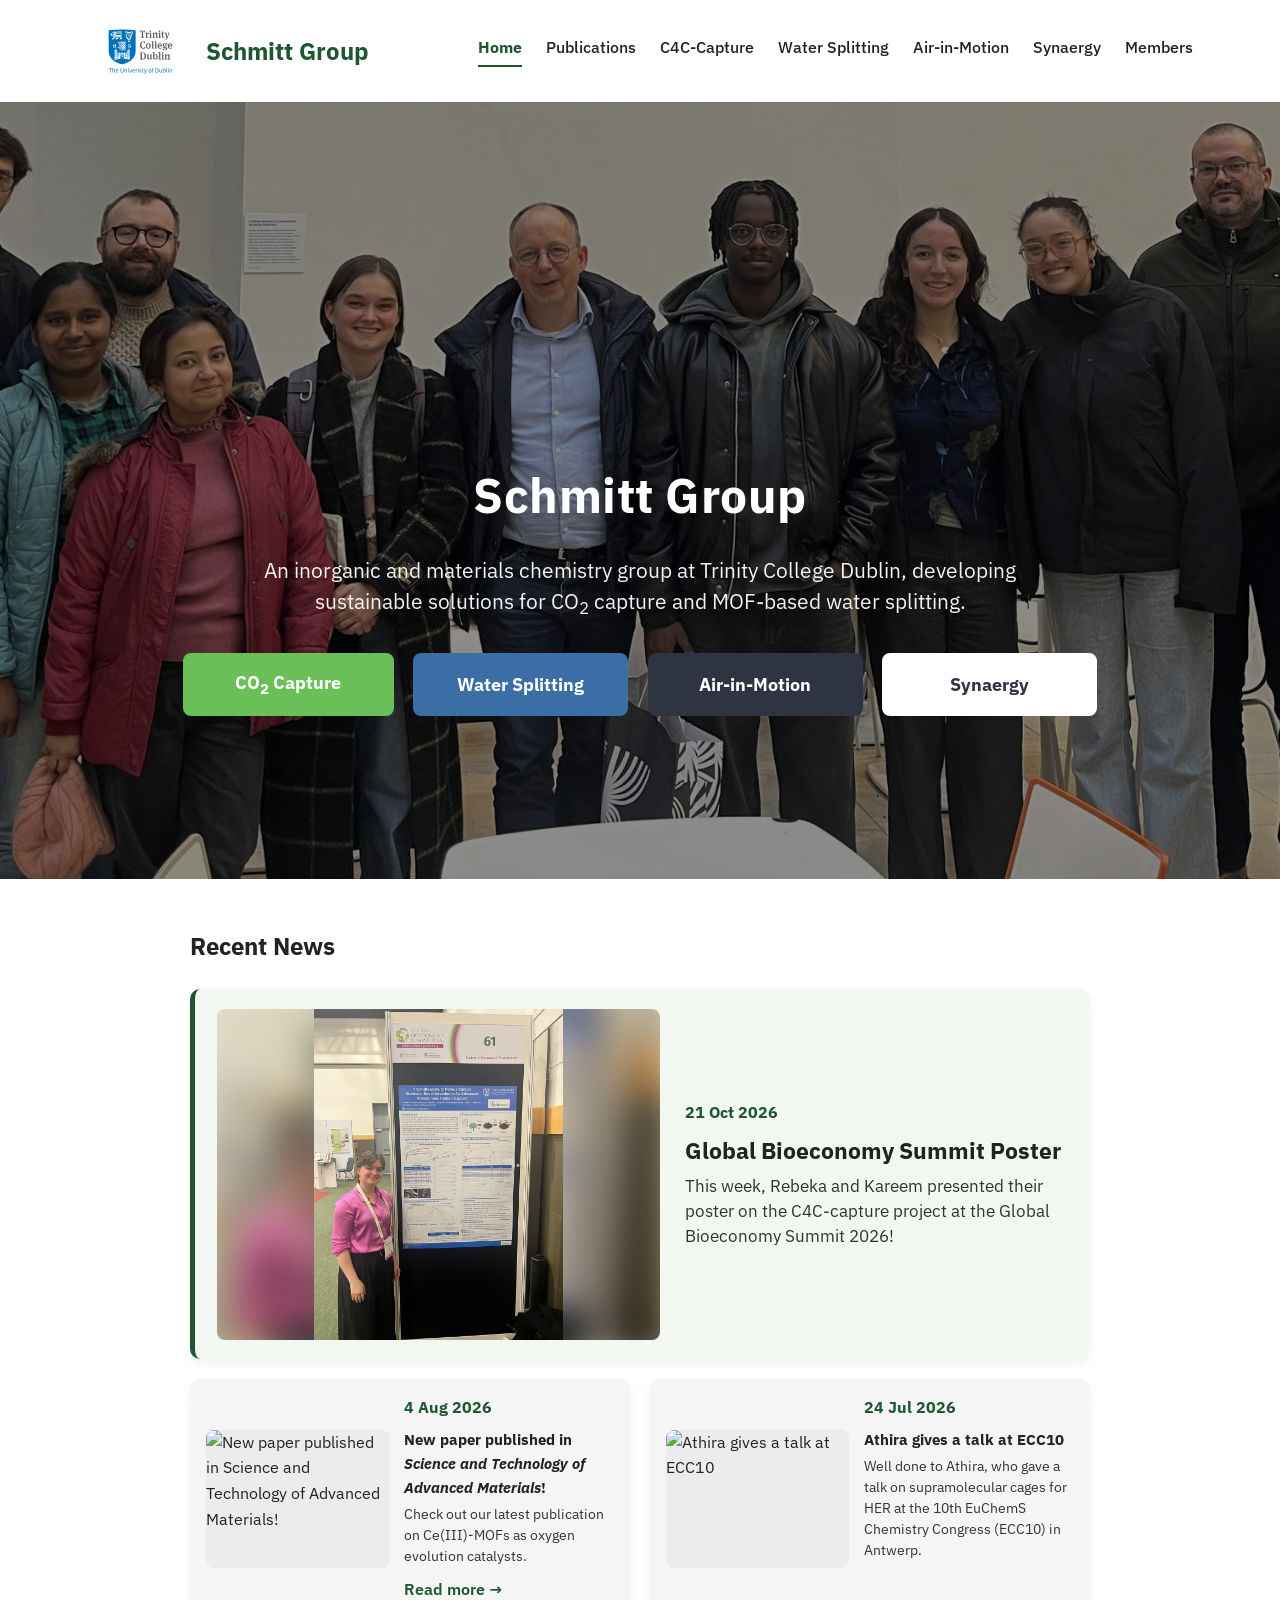
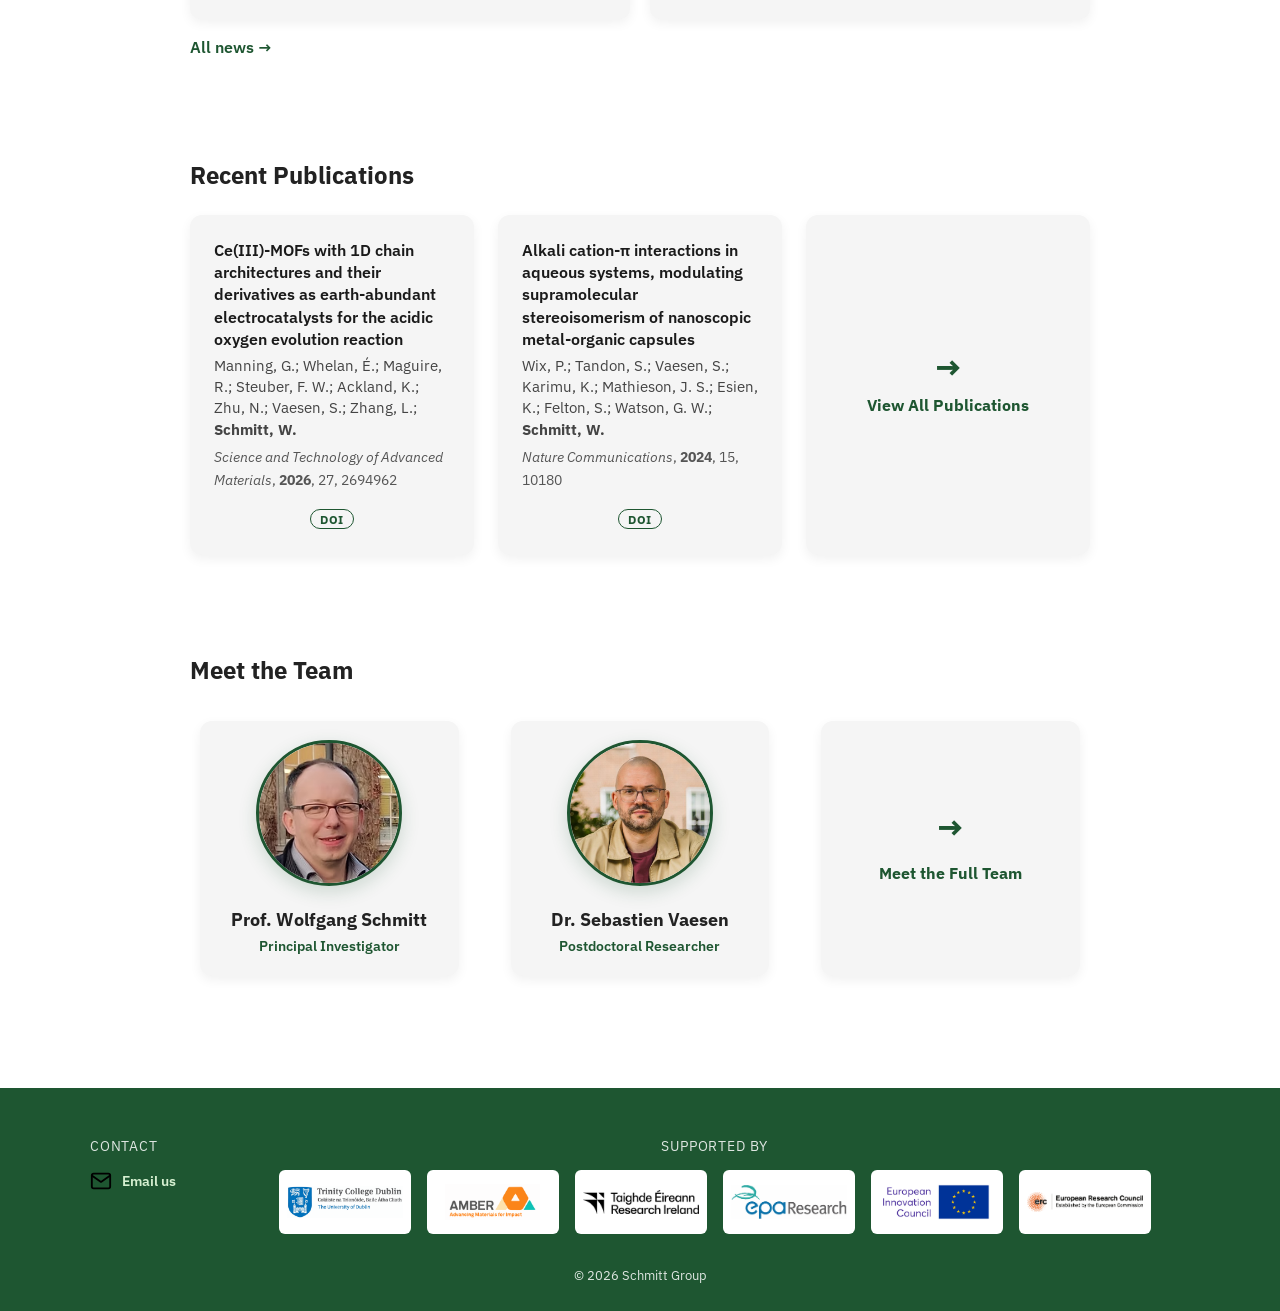
==== commit e10100ea: "Members from members.json, research topics, site checks, structured data - members.json + members.js" ====
--- a/index.html
+++ b/index.html
@@ -32,6 +32,52 @@
   <link href="https://fonts.googleapis.com/css2?family=IBM+Plex+Sans:ital,wght@0,400;0,500;0,600;0,700;1,400;1,700&display=swap"
         rel="stylesheet">
   <link href="styles.css" rel="stylesheet" />
+
+  <!-- Describes the group to search engines (schema.org); not shown on the page -->
+  <script type="application/ld+json">
+  {
+    "@context": "https://schema.org",
+    "@type": "ResearchOrganization",
+    "name": "Schmitt Group",
+    "url": "https://schmittlab.com/",
+    "logo": "https://schmittlab.com/assets/apple-touch-icon.png",
+    "image": "https://schmittlab.com/assets/og-preview.jpg",
+    "description": "Inorganic and materials chemistry research group at Trinity College Dublin, working on catalytic water splitting and direct air capture of CO2 using metal-organic frameworks, coordination cages and carbon nanomaterials.",
+    "email": "schmittw@tcd.ie",
+    "address": {
+      "@type": "PostalAddress",
+      "streetAddress": "School of Chemistry, Trinity College Dublin",
+      "addressLocality": "Dublin",
+      "addressCountry": "IE"
+    },
+    "parentOrganization": {
+      "@type": "CollegeOrUniversity",
+      "name": "Trinity College Dublin",
+      "url": "https://www.tcd.ie"
+    },
+    "founder": {
+      "@type": "Person",
+      "name": "Wolfgang Schmitt",
+      "honorificPrefix": "Prof.",
+      "jobTitle": "Professor of Chemistry",
+      "sameAs": [
+        "https://orcid.org/0000-0002-0058-9404"
+      ]
+    },
+    "knowsAbout": [
+      "Water splitting",
+      "Electrocatalysis",
+      "Direct air capture",
+      "CO2 capture",
+      "Metal-organic frameworks",
+      "Supramolecular chemistry",
+      "Coordination cages",
+      "Polyoxometalates",
+      "Molecular magnetism",
+      "Carbon nanomaterials"
+    ]
+  }
+  </script>
 
 </head>
 
@@ -85,19 +131,7 @@
   <section class="section">
     <h2>Meet the Team</h2>
 
-    <div class="homepage-team">
-      <div class="team-card">
-        <img loading="lazy" src="assets/Wolfgang.png" class="team-photo" alt="Prof. Wolfgang Schmitt">
-        <div class="team-name">Prof. Wolfgang Schmitt</div>
-        <div class="team-role">Principal Investigator</div>
-      </div>
-
-      <div class="team-card">
-        <img loading="lazy" src="assets/seb.jpg" class="team-photo" alt="Dr. Sebastien Vaesen">
-        <div class="team-name">Dr. Sebastien Vaesen</div>
-        <div class="team-role">Postdoctoral Researcher</div>
-      </div>
-
+    <div class="homepage-team" data-home>
      <div class="team-card team-card-cta">
        <a href="members.html" class="team-cta-link">
        <div class="team-cta-icon">➜</div>
@@ -109,6 +143,8 @@
 
   <div id="site-footer"></div>
 
+  <script src="members.js"></script>
+
 <script src="news.js"></script>
   <script src="publication-format.js"></script>
   <script src="recent-publications.js"></script>
--- a/styles.css
+++ b/styles.css
@@ -1289,6 +1289,55 @@
   color: #555;
 }
 
+/* Research-area filter chips */
+.pub-topics {
+  display: flex;
+  flex-wrap: wrap;
+  gap: 0.45rem;
+  margin: 1rem 0 0;
+}
+
+.pub-topic {
+  padding: 0.35rem 0.8rem;
+  border: 1px solid #cfd8cf;
+  border-radius: 999px;
+  background: #fff;
+  color: #1E5631;
+  font: inherit;
+  font-size: 0.88rem;
+  font-weight: 600;
+  cursor: pointer;
+}
+
+.pub-topic span {
+  font-weight: 500;
+  color: #666;
+}
+
+.pub-topic:hover {
+  border-color: #1E5631;
+}
+
+.pub-topic.is-active {
+  background: #1E5631;
+  border-color: #1E5631;
+  color: #fff;
+}
+
+.pub-topic.is-active span {
+  color: #d6e8d6;
+}
+
+/* Key publications on research/project pages (those pages justify body text) */
+.related-pubs,
+.related-pubs p {
+  text-align: left;
+}
+
+.related-pubs .pub-entries {
+  margin-bottom: 0.25rem;
+}
+
 .pub-years {
   display: flex;
   flex-wrap: wrap;
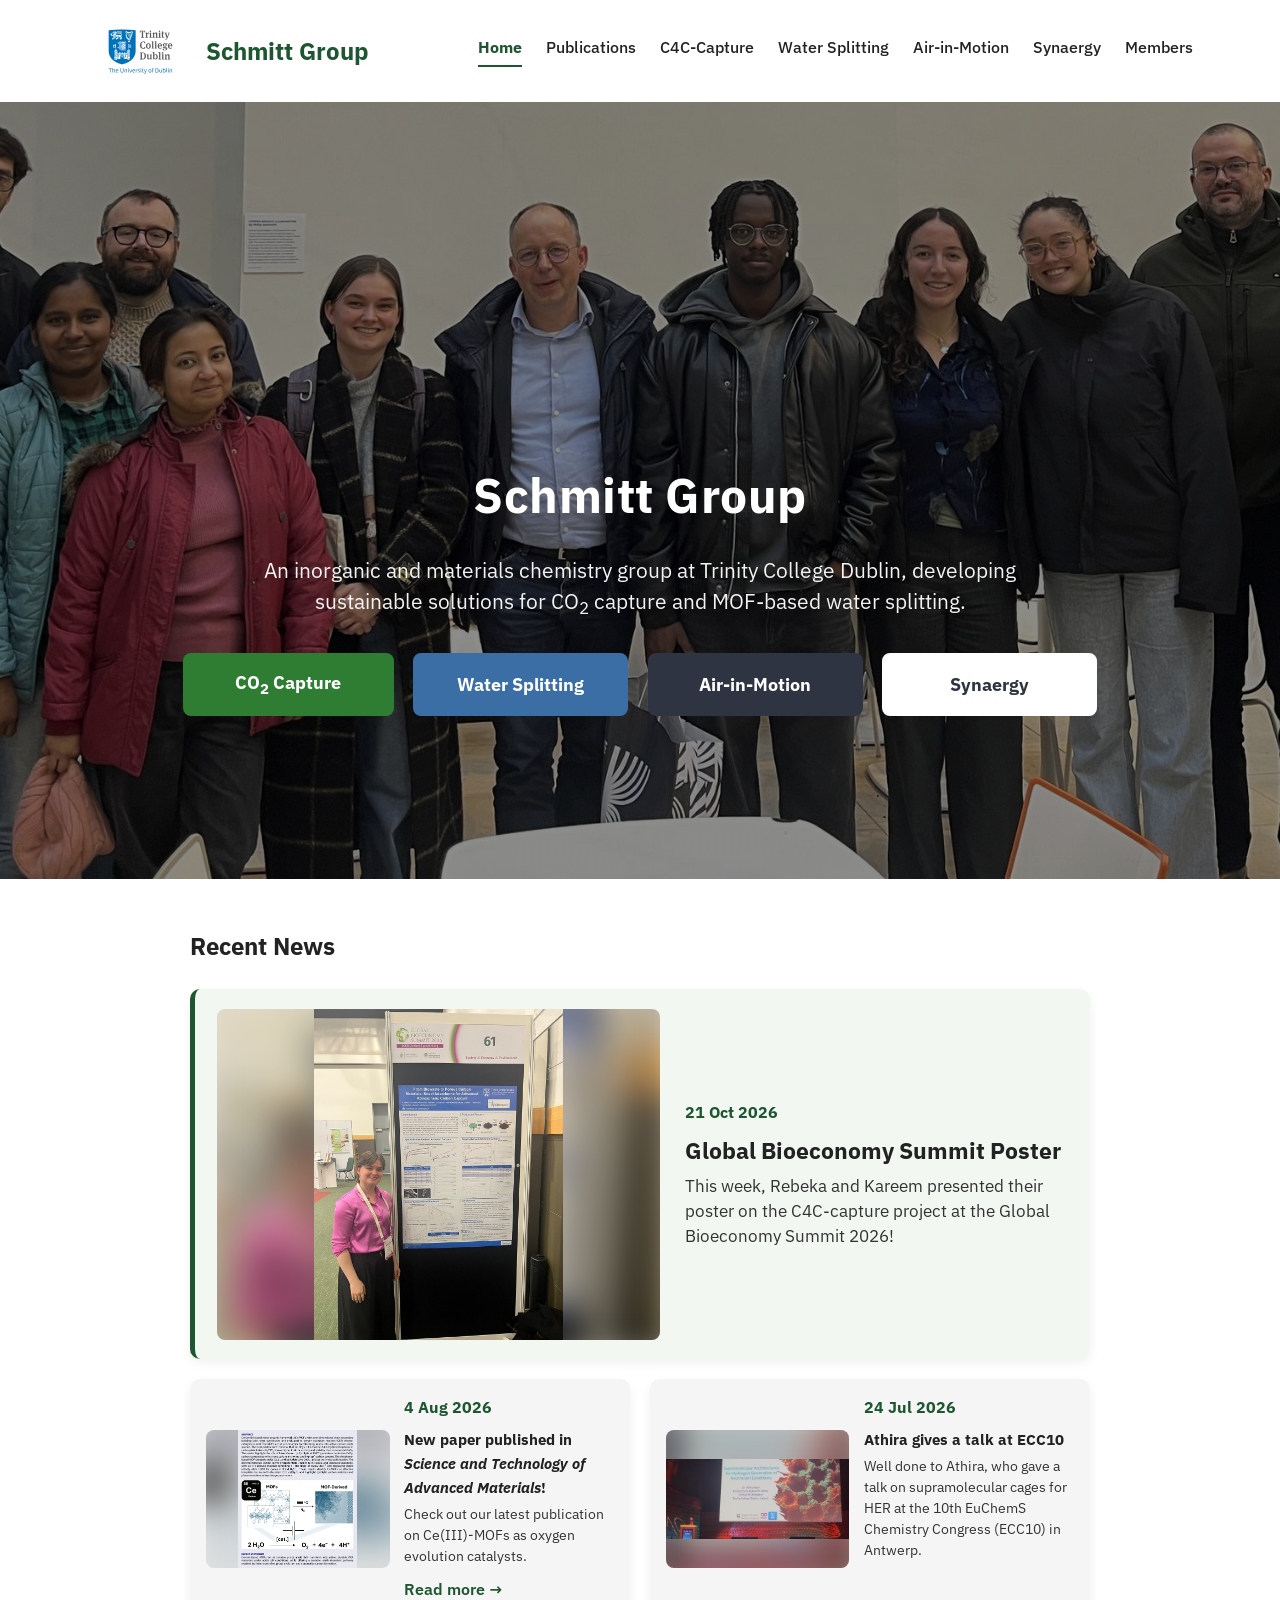
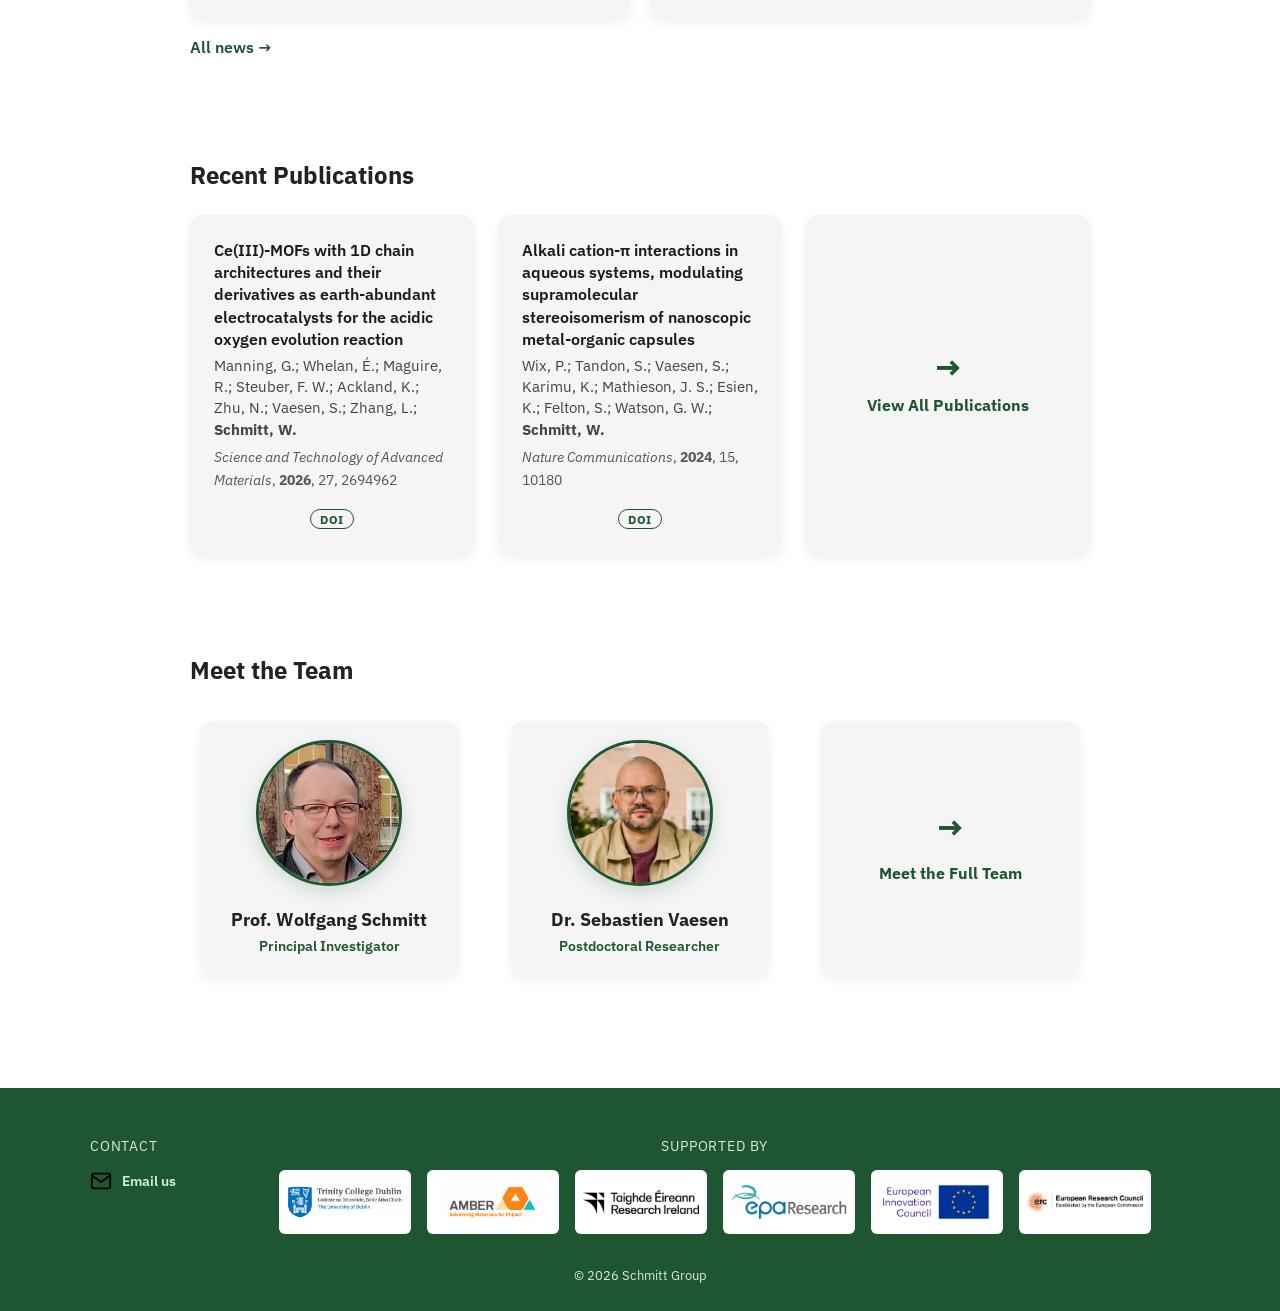
==== commit 5328549d: "Sync member data, remove unused files, accessibility and speed fixes - members.json identical on bot" ====
--- a/index.html
+++ b/index.html
@@ -29,8 +29,10 @@
   <link rel="apple-touch-icon" href="assets/apple-touch-icon.png">
   <link rel="preconnect" href="https://fonts.googleapis.com">
   <link rel="preconnect" href="https://fonts.gstatic.com" crossorigin>
-  <link href="https://fonts.googleapis.com/css2?family=IBM+Plex+Sans:ital,wght@0,400;0,500;0,600;0,700;1,400;1,700&display=swap"
-        rel="stylesheet">
+  <link rel="stylesheet" href="https://fonts.googleapis.com/css2?family=IBM+Plex+Sans:ital,wght@0,400;0,500;0,600;0,700;1,400;1,700&display=swap" media="print" onload="this.media='all'">
+  <noscript><link rel="stylesheet" href="https://fonts.googleapis.com/css2?family=IBM+Plex+Sans:ital,wght@0,400;0,500;0,600;0,700;1,400;1,700&display=swap"></noscript>
+  <link rel="preload" as="image" href="assets/group3.JPG" media="(min-width: 601px)">
+  <link rel="preload" as="image" href="assets/group-mobile.JPG" media="(max-width: 600px)">
   <link href="styles.css" rel="stylesheet" />
 
   <!-- Describes the group to search engines (schema.org); not shown on the page -->
@@ -85,6 +87,8 @@
 
   <div id="site-header"></div>
   <script src="layout.js"></script>
+
+  <main>
 
 <section class="hero">
   <div class="hero-content">
@@ -141,13 +145,15 @@
     </div>
   </section>
 
+    </main>
+
   <div id="site-footer"></div>
 
-  <script src="members.js"></script>
+  <script src="members.js" defer></script>
 
-<script src="news.js"></script>
-  <script src="publication-format.js"></script>
-  <script src="recent-publications.js"></script>
+<script src="news.js" defer></script>
+  <script src="publication-format.js" defer></script>
+  <script src="recent-publications.js" defer></script>
 
 </body>
 </html>
--- a/styles.css
+++ b/styles.css
@@ -146,7 +146,7 @@
 }
 
 .hero-button {
-  background: #6BBF59;
+  background: #2E7D32;  /* 5.1:1 contrast with white text */
   color: white;
   padding: 0.9rem 1.6rem;
   border-radius: 8px;
@@ -159,7 +159,7 @@
 }
 
 .hero-button:hover {
-  background: #5aa34f;
+  background: #256628;
   transform: translateY(-2px);
 }
 
@@ -209,7 +209,7 @@
 .button {
   display: inline-block;
   padding: 0.8rem 1.5rem;
-  background: #6BBF59;
+  background: #2E7D32;  /* 5.1:1 contrast with white text */
   color: white;
   margin-top: 1.5rem;
   border-radius: 6px;
@@ -219,7 +219,7 @@
 }
 
 .button:hover {
-  background: #5aa34f;
+  background: #256628;
   transform: translateY(-2px);
 }
 
@@ -752,6 +752,19 @@
   margin: 0 0 1rem;
 }
 
+/* Section spacing on project pages: headings carry the gap (no <br> spacers) */
+.c4c-content h2,
+.water-splitting-content h2 {
+  margin-top: 2.5rem;
+  margin-bottom: 0.9rem;
+}
+
+/* cards on project pages stay left-aligned (the page text around them is justified) */
+.c4c-content .news-item,
+.c4c-content .news-item p {
+  text-align: left;
+}
+
 .water-splitting-content p {
   text-align: justify;
   text-justify: inter-word;
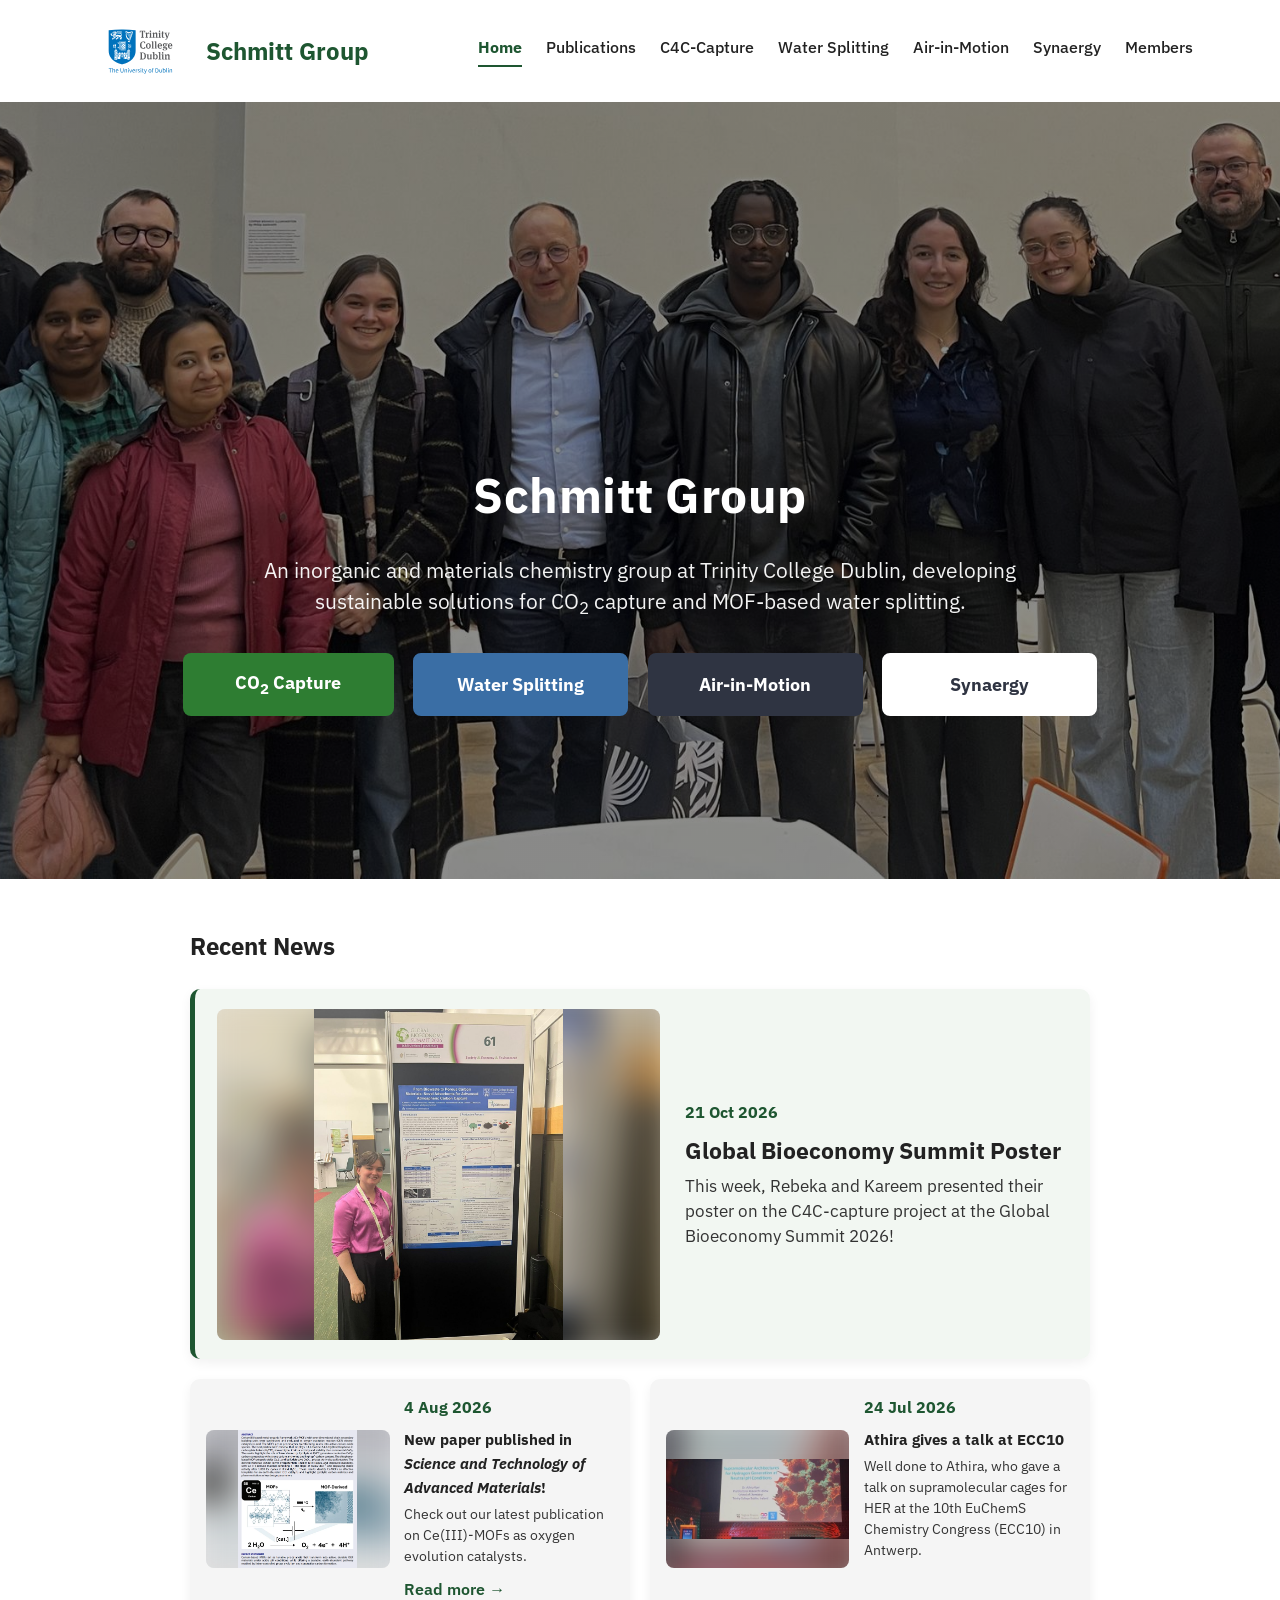
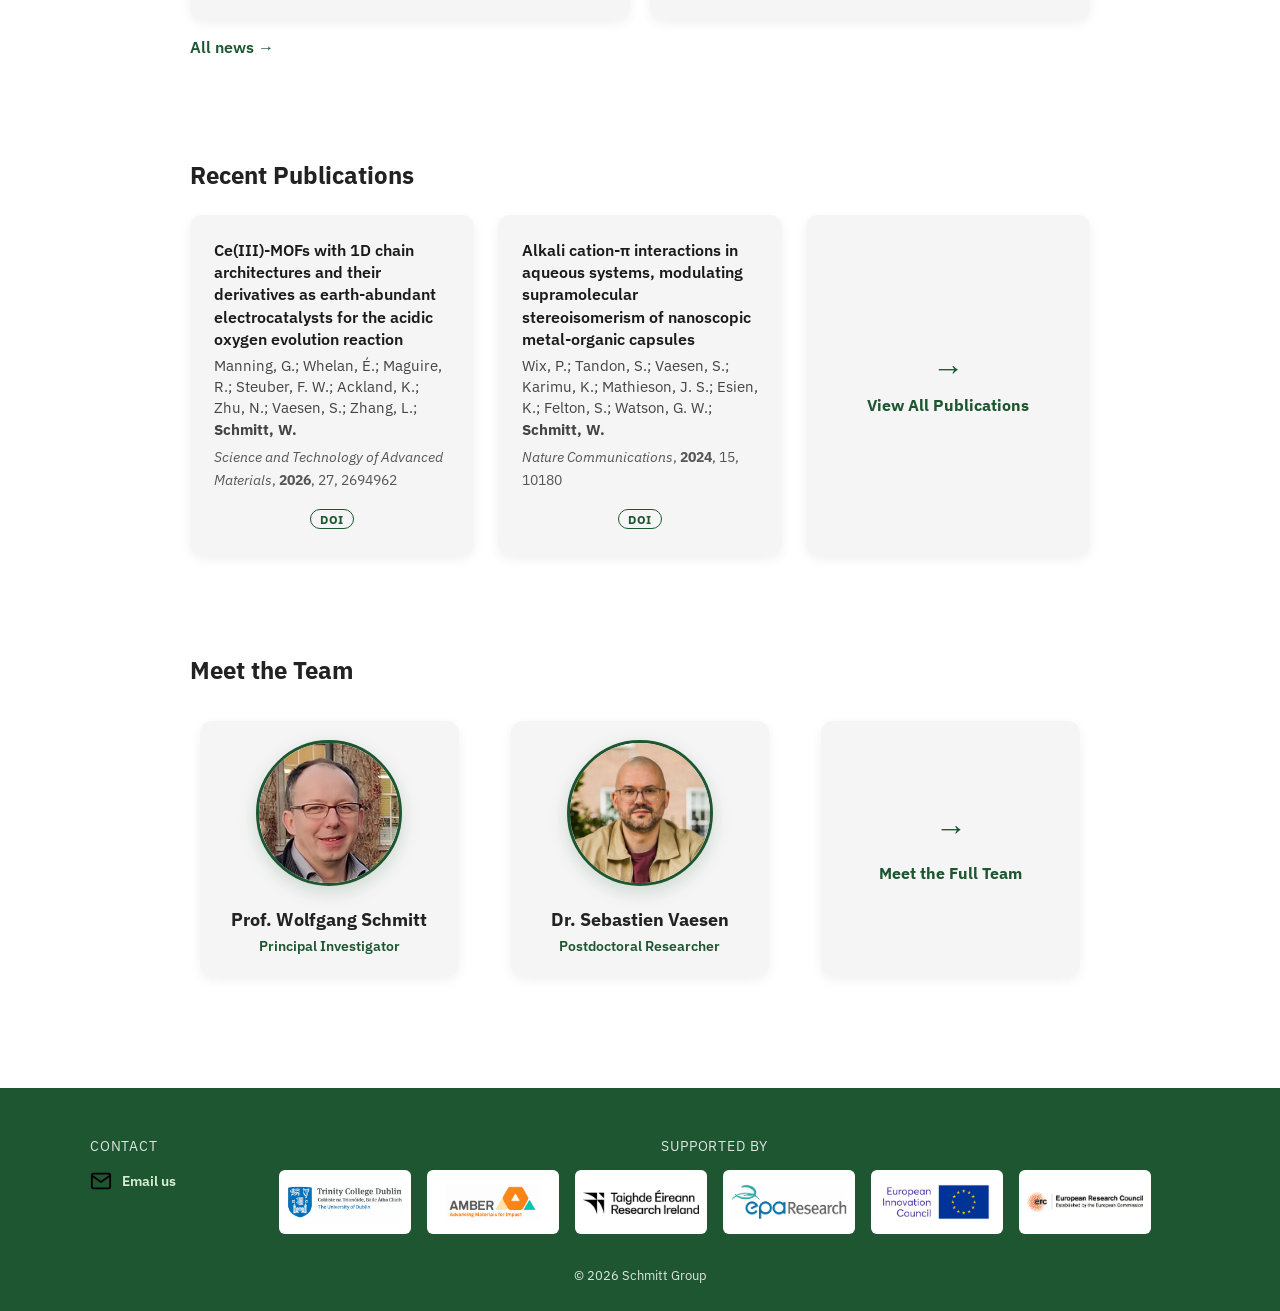
==== commit 5c82fe34: "Self-host IBM Plex Sans and preload it Serve the font from assets/fonts (Latin, Latin Extended and G" ====
--- a/index.html
+++ b/index.html
@@ -27,12 +27,9 @@
   <link rel="icon" href="favicon.ico" sizes="48x48">
   <link rel="icon" href="assets/favicon.svg" type="image/svg+xml">
   <link rel="apple-touch-icon" href="assets/apple-touch-icon.png">
-  <link rel="preconnect" href="https://fonts.googleapis.com">
-  <link rel="preconnect" href="https://fonts.gstatic.com" crossorigin>
-  <link rel="stylesheet" href="https://fonts.googleapis.com/css2?family=IBM+Plex+Sans:ital,wght@0,400;0,500;0,600;0,700;1,400;1,700&display=swap" media="print" onload="this.media='all'">
-  <noscript><link rel="stylesheet" href="https://fonts.googleapis.com/css2?family=IBM+Plex+Sans:ital,wght@0,400;0,500;0,600;0,700;1,400;1,700&display=swap"></noscript>
   <link rel="preload" as="image" href="assets/group3.JPG" media="(min-width: 601px)">
   <link rel="preload" as="image" href="assets/group-mobile.JPG" media="(max-width: 600px)">
+  <link rel="preload" href="assets/fonts/ibm-plex-sans-latin-normal.woff2" as="font" type="font/woff2" crossorigin>
   <link href="styles.css" rel="stylesheet" />
 
   <!-- Describes the group to search engines (schema.org); not shown on the page -->
--- a/styles.css
+++ b/styles.css
@@ -1,3 +1,66 @@
+/* IBM Plex Sans, served from assets/fonts (SIL Open Font License, see assets/fonts/OFL.txt).
+   One variable-weight file per character set; browsers only download the sets a page uses. */
+
+/* greek italic */
+@font-face {
+  font-family: "IBM Plex Sans";
+  font-style: italic;
+  font-weight: 400 700;
+  font-display: swap;
+  src: url("assets/fonts/ibm-plex-sans-greek-italic.woff2") format("woff2");
+  unicode-range: U+0370-0377, U+037A-037F, U+0384-038A, U+038C, U+038E-03A1, U+03A3-03FF;
+}
+
+/* latin-ext italic */
+@font-face {
+  font-family: "IBM Plex Sans";
+  font-style: italic;
+  font-weight: 400 700;
+  font-display: swap;
+  src: url("assets/fonts/ibm-plex-sans-latin-ext-italic.woff2") format("woff2");
+  unicode-range: U+0100-02BA, U+02BD-02C5, U+02C7-02CC, U+02CE-02D7, U+02DD-02FF, U+0304, U+0308, U+0329, U+1D00-1DBF, U+1E00-1E9F, U+1EF2-1EFF, U+2020, U+20A0-20AB, U+20AD-20C4, U+2113, U+2C60-2C7F, U+A720-A7FF;
+}
+
+/* latin italic */
+@font-face {
+  font-family: "IBM Plex Sans";
+  font-style: italic;
+  font-weight: 400 700;
+  font-display: swap;
+  src: url("assets/fonts/ibm-plex-sans-latin-italic.woff2") format("woff2");
+  unicode-range: U+0000-00FF, U+0131, U+0152-0153, U+02BB-02BC, U+02C6, U+02DA, U+02DC, U+0304, U+0308, U+0329, U+2000-206F, U+20AC, U+2122, U+2191, U+2193, U+2212, U+2215, U+FEFF, U+FFFD;
+}
+
+/* greek normal */
+@font-face {
+  font-family: "IBM Plex Sans";
+  font-style: normal;
+  font-weight: 400 700;
+  font-display: swap;
+  src: url("assets/fonts/ibm-plex-sans-greek-normal.woff2") format("woff2");
+  unicode-range: U+0370-0377, U+037A-037F, U+0384-038A, U+038C, U+038E-03A1, U+03A3-03FF;
+}
+
+/* latin-ext normal */
+@font-face {
+  font-family: "IBM Plex Sans";
+  font-style: normal;
+  font-weight: 400 700;
+  font-display: swap;
+  src: url("assets/fonts/ibm-plex-sans-latin-ext-normal.woff2") format("woff2");
+  unicode-range: U+0100-02BA, U+02BD-02C5, U+02C7-02CC, U+02CE-02D7, U+02DD-02FF, U+0304, U+0308, U+0329, U+1D00-1DBF, U+1E00-1E9F, U+1EF2-1EFF, U+2020, U+20A0-20AB, U+20AD-20C4, U+2113, U+2C60-2C7F, U+A720-A7FF;
+}
+
+/* latin normal */
+@font-face {
+  font-family: "IBM Plex Sans";
+  font-style: normal;
+  font-weight: 400 700;
+  font-display: swap;
+  src: url("assets/fonts/ibm-plex-sans-latin-normal.woff2") format("woff2");
+  unicode-range: U+0000-00FF, U+0131, U+0152-0153, U+02BB-02BC, U+02C6, U+02DA, U+02DC, U+0304, U+0308, U+0329, U+2000-206F, U+20AC, U+2122, U+2191, U+2193, U+2212, U+2215, U+FEFF, U+FFFD;
+}
+
 body {
   margin: 0;
   font-family: "IBM Plex Sans", sans-serif;
